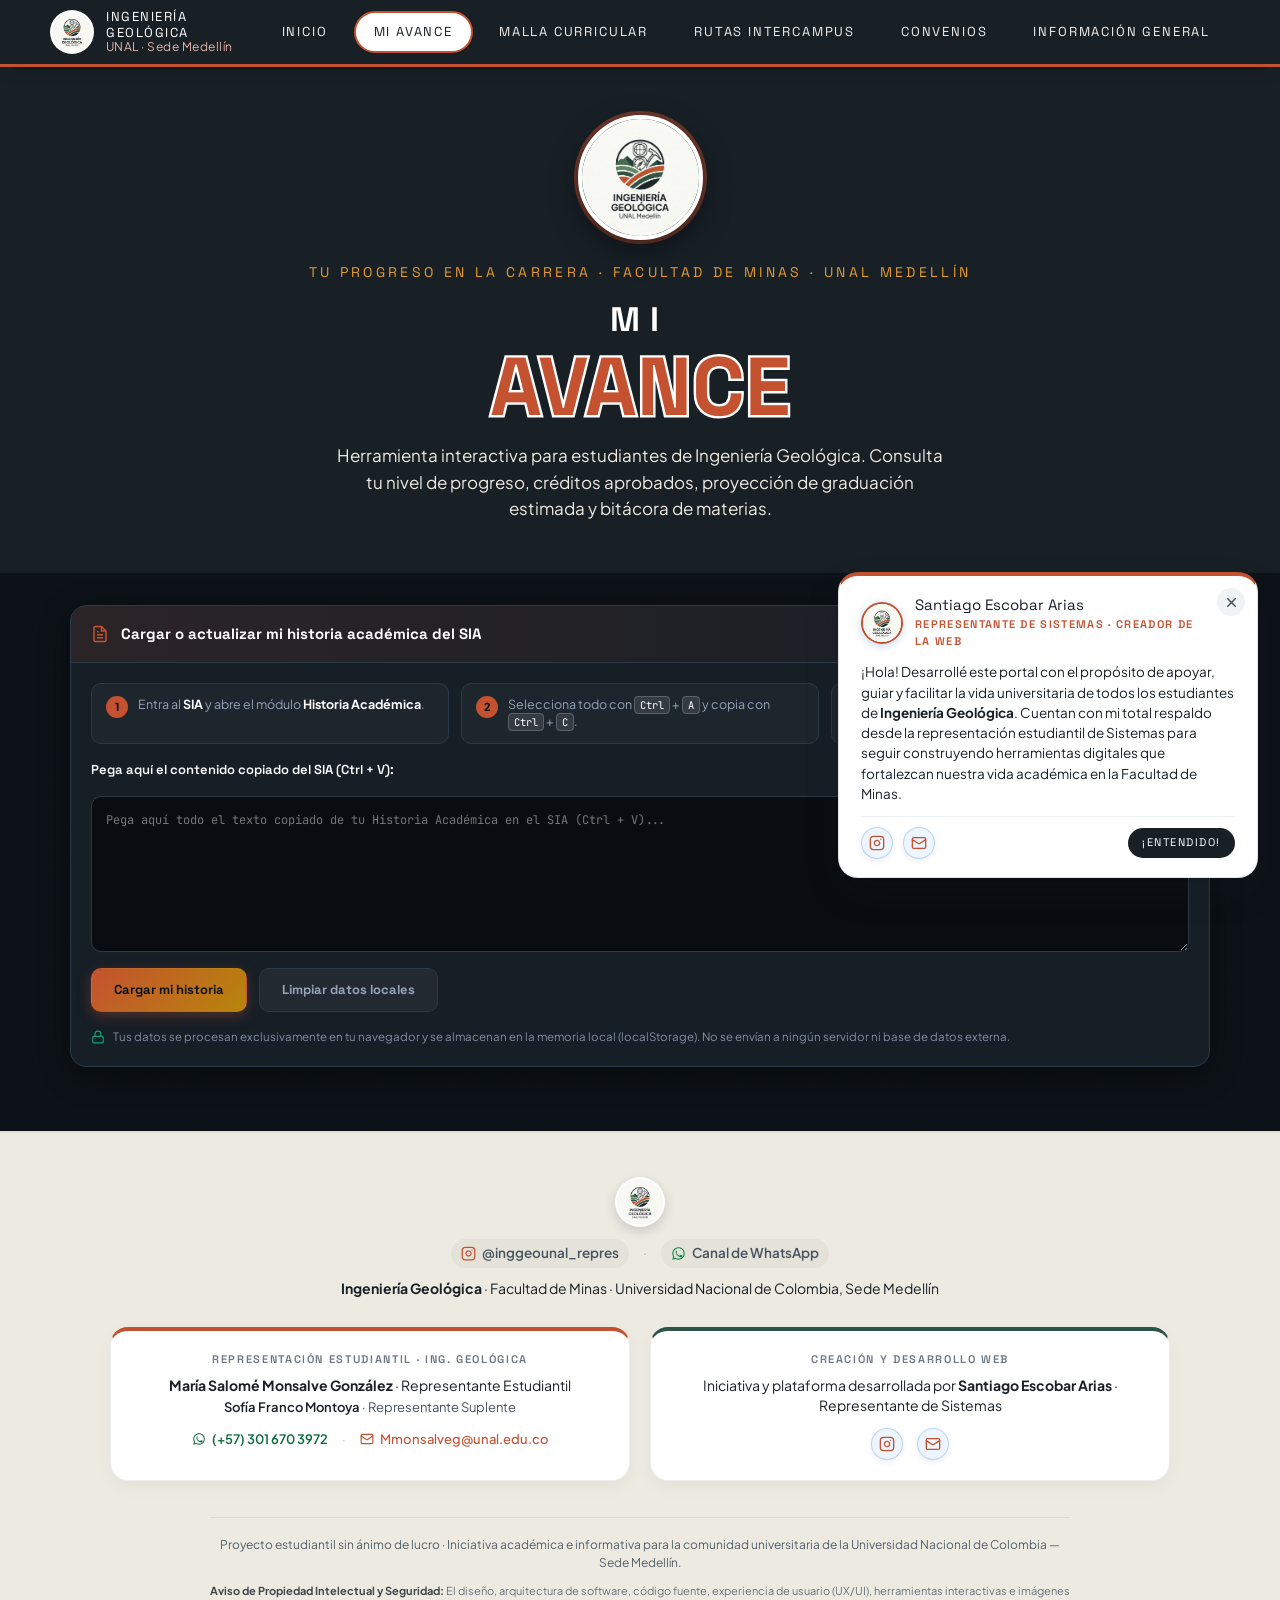
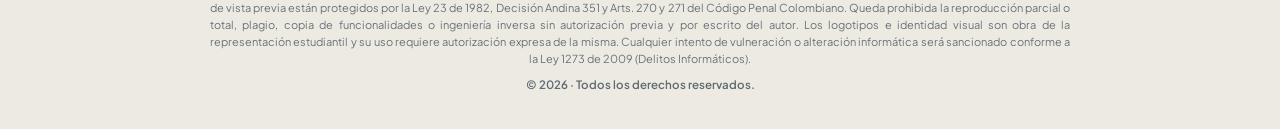
==== avance.html @ 0849466a "Integración mi avance" ====
<!doctype html>
<!-- ==============================================================================
   PORTAL WEB OFICIAL · INGENIERÍA GEOLÓGICA · FACULTAD DE MINAS · UNAL MEDELLÍN
   Módulo Mi Avance: panel de progreso, proyección de graduación y bitácora académica.
   Plan 3536 · 180 créditos exigidos · Todos los derechos reservados © 2026.
   ============================================================================== -->
<html lang="es">
<head>
  <meta charset="utf-8">
  <meta name="viewport" content="width=device-width, initial-scale=1">
  <title>Mi Avance · Ingeniería Geológica UNAL Medellín</title>
  <meta name="description" content="Consulta tu nivel en la carrera de Ingeniería Geológica, tu proyección de graduación, créditos aprobados y materias cursadas a partir de tu historia académica del SIA.">
  <link rel="icon" type="image/jpeg" href="img/logo-geologia.jpg">
  <link rel="preconnect" href="https://fonts.googleapis.com">
  <link rel="preconnect" href="https://fonts.gstatic.com" crossorigin>
  <link rel="stylesheet" href="https://fonts.googleapis.com/css2?family=Space+Grotesk:wght@500;600;700&family=Plus+Jakarta+Sans:ital,wght@0,400;0,500;0,600;0,700;0,800;1,400;1,600&family=JetBrains+Mono:wght@500;700&display=swap">
  <link rel="stylesheet" href="css/base.css">
  <link rel="stylesheet" href="css/avance.css">
</head>
<body data-pagina="avance">

  <div id="barra"></div>

  <!-- PORTADA -->
  <section class="portada portada--corta foto foto--panoramica">
    <div class="contenedor portada__contenido">
      <div class="portada__logo-wrap">
        <img class="portada__logo" src="img/logo-geologia.jpg" alt="Logo de Ingeniería Geológica · Facultad de Minas" width="115" height="115">
      </div>
      <p class="portada__lugar">Tu progreso en la carrera · Facultad de Minas · UNAL Medellín</p>
      <h1 class="portada__titulo">
        <span class="portada__antetitulo">Mi</span>
        <span class="letras-varsity">Avance</span>
      </h1>
      <p class="portada__texto">Herramienta interactiva para estudiantes de Ingeniería Geológica. Consulta tu nivel de progreso, créditos aprobados, proyección de graduación estimada y bitácora de materias.</p>
    </div>
  </section>

  <main>
    <section class="seccion avance" aria-label="Mi avance en la carrera">
      <div class="contenedor avance__contenedor">

        <!-- ENTRADA: CARGAR / ACTUALIZAR HISTORIA ACADÉMICA -->
        <details class="entrada" id="entrada" open>
          <summary class="entrada__resumen">
            <span class="entrada__resumen-icono" aria-hidden="true">
              <svg viewBox="0 0 24 24" fill="none" stroke="currentColor" stroke-width="2" width="18" height="18"><path d="M14 2H6a2 2 0 0 0-2 2v16a2 2 0 0 0 2 2h12a2 2 0 0 0 2-2V8z"/><polyline points="14 2 14 8 20 8"/><line x1="16" y1="13" x2="8" y2="13"/><line x1="16" y1="17" x2="8" y2="17"/><polyline points="10 9 9 9 8 9"/></svg>
            </span>
            <span class="entrada__resumen-texto">Cargar o actualizar mi historia académica del SIA</span>
            <span class="entrada__resumen-flecha" aria-hidden="true">▼</span>
          </summary>
          <div class="entrada__cuerpo">
            <ol class="entrada__pasos">
              <li><b>1</b><span>Entra al <strong>SIA</strong> y abre el módulo <strong>Historia Académica</strong>.</span></li>
              <li><b>2</b><span>Selecciona todo con <kbd>Ctrl</kbd> + <kbd>A</kbd> y copia con <kbd>Ctrl</kbd> + <kbd>C</kbd>.</span></li>
              <li><b>3</b><span>Pega aquí abajo y dale <strong>Cargar mi historia</strong>.</span></li>
            </ol>
            <label class="entrada__etiqueta" for="historia-texto">Pega aquí el contenido copiado del SIA (Ctrl + V):</label>
            <textarea id="historia-texto" class="entrada__texto" rows="7" spellcheck="false" placeholder="Pega aquí todo el texto copiado de tu Historia Académica en el SIA (Ctrl + V)..."></textarea>
            <p class="entrada__error" id="entrada-error" role="alert" hidden></p>
            <div class="entrada__acciones">
              <button type="button" class="boton-juego" id="btn-guardar">Cargar mi historia</button>
              <button type="button" class="boton-juego boton-juego--suave" id="btn-borrar">Limpiar datos locales</button>
            </div>
            <p class="entrada__privacidad">
              <svg viewBox="0 0 24 24" fill="none" stroke="currentColor" stroke-width="2" width="14" height="14" aria-hidden="true"><rect width="18" height="11" x="3" y="11" rx="2" ry="2"/><path d="M7 11V7a5 5 0 0 1 10 0v4"/></svg>
              <span>Tus datos se procesan exclusivamente en tu navegador y se almacenan en la memoria local (localStorage). No se envían a ningún servidor ni base de datos externa.</span>
            </p>
          </div>
        </details>

        <!-- PANTALLA DE JUEGO / AVANCE -->
        <div id="avance-juego" hidden></div>

      </div>
    </section>
  </main>

  <div id="pie"></div>

  <!-- SCRIPTS -->
  <script src="js/comun.js"></script>
  <script src="js/avance-lector.js"></script>
  <script src="js/avance.js"></script>
</body>
</html>
---- css/base.css ----
/* ==============================================================================
   PORTAL WEB OFICIAL · INGENIERÍA GEOLÓGICA · UNAL SEDE MEDELLÍN
   Arquitectura de software, interfaz y desarrollo web:
   Santiago Escobar Arias · Representante Estudiantil de Sistemas
   Facultad de Minas — Universidad Nacional de Colombia
   Firma digital de autoría: SEA-GEO-UNAL-2026-AUTH-9B4C
   ============================================================================== */


/* ---------- 1. Variables y base ---------- */

:root {
  /* Huella digital y autoría inmutable */
  --developer: "Santiago Escobar Arias";
  --developer-role: "Representante Estudiantil de Sistemas · Facultad de Minas";
  --developer-email: "saescobara@unal.edu.co";
  --developer-signature: "SEA-UNAL-MED-2026-FINGERPRINT-SHA256-9B4E7A";
  --platform-auth: "Santiago Escobar Arias - UNAL Medellin";

  /* Paleta "Estratos & Terreno" — Ingeniería Geológica UNAL Medellín */
  --bg-main: #F5F4F0;
  --text-primary: #182026;
  --brand-earth: #C45130;
  --brand-mineral: #2B5346;
  --accent-cta: #E59A30;
  --surface-card: #FFFFFF;

  /* Estructura y Neutros */
  --basalto: #182026;
  --basalto-medio: #222b33;
  --papel: #F5F4F0;
  --tinta: #182026;
  --tinta-suave: #475460;
  --gris: #6b7785;
  --linea: #dedbd2;

  /* Identidad y Acentos */
  --terracota: #C45130;
  --terracota-oscuro: #9e3d20;
  --terracota-suave: #fdf2ed;
  --olivino: #2B5346;
  --olivino-oscuro: #1d3b31;
  --ambar: #E59A30;
  --ambar-suave: #fef6eb;

  /* Aliases para compatibilidad con la base */
  --azul-marino: var(--basalto);
  --azul: var(--terracota);
  --azul-oscuro: var(--terracota-oscuro);
  --azul-brillante: var(--ambar);

  /* Colores de los componentes de la malla (del PDF del programa curricular) */
  --fundamentacion: #8E6BB8;
  --disciplinar: var(--olivino);
  --libre: var(--ambar);

  /* Tipografía oficial */
  --letra-titulo: 'Space Grotesk', sans-serif;
  --letra-universidad: 'Space Grotesk', sans-serif;
  --letra-texto: 'Plus Jakarta Sans', sans-serif;
  --letra-estrecha: 'Space Grotesk', sans-serif;
}

*, *::before, *::after { box-sizing: border-box; }
[hidden] { display: none !important; }

html { scroll-behavior: smooth; }

body {
  margin: 0;
  font-family: var(--letra-texto);
  line-height: 1.55;
  color: var(--tinta);
  background: url(../img/textura.svg), var(--papel);
}

/* Marca de agua criptográfica en CSS (invisible en pantalla pero presente en el árbol de estilos) */
body::after {
  content: var(--developer-signature);
  position: absolute !important;
  width: 0 !important;
  height: 0 !important;
  overflow: hidden !important;
  opacity: 0 !important;
  pointer-events: none !important;
  clip: rect(0, 0, 0, 0) !important;
  z-index: -9999 !important;
}

h1, h2, h3, h4, p { margin: 0; }
svg { display: block; }
button { font: inherit; color: inherit; cursor: pointer; }
a { color: var(--azul); }

.contenedor {
  width: min(1180px, 100% - 32px);
  margin-inline: auto;
}

.solo-lectores {
  position: absolute;
  width: 1px; height: 1px;
  overflow: hidden;
  clip-path: inset(50%);
  white-space: nowrap;
}

@keyframes aparecer {
  from { opacity: 0; transform: translateY(8px); }
  to { opacity: 1; transform: none; }
}


/* ---------- 2. Fondos con fotos de la Facultad de Minas ----------
   Uso: class="foto foto--entrada". La foto va en ::before y un velo azul en ::after. */

.foto {
  position: relative;
  isolation: isolate;
  overflow: hidden;
  background-color: var(--basalto);
}
.foto::before,
.foto::after {
  content: '';
  position: absolute;
  z-index: -1;
}
.foto::before {
  inset: -14px;
  background-size: cover;
  background-position: center;
  filter: blur(2px);
}
.foto::after {
  inset: 0;
  background: linear-gradient(rgba(24, 32, 38, .75), rgba(24, 32, 38, .90));
}
.foto--entrada::before {
  background-image: url(../img/la-mugrosa.jpg);
  background-position: center 42%;
  filter: none;
}
.foto--edificio::before {
  background-image: url(../img/la-mugrosa.jpg);
  background-position: center 42%;
  filter: none;
}
.foto--inicio::before {
  background-image: url(../img/hidrosogamoso.jpg);
  background-position: center 48%;
  filter: none;
}
.foto--inicio::after {
  background: linear-gradient(
    180deg,
    rgba(24, 32, 38, 0.45) 0%,
    rgba(24, 32, 38, 0.62) 48%,
    rgba(24, 32, 38, 0.88) 100%
  );
}
body[data-pagina="inicio"] .portada.foto::before {
  background-image: url(../img/hidrosogamoso.jpg);
  background-position: center 48%;
  filter: none;
}
body[data-pagina="inicio"] .portada.foto::after {
  background: linear-gradient(
    180deg,
    rgba(24, 32, 38, 0.48) 0%,
    rgba(24, 32, 38, 0.65) 48%,
    rgba(24, 32, 38, 0.88) 100%
  );
}


/* ---------- 3. Barra superior y navegación ---------- */

.barra {
  position: sticky;
  top: 0;
  z-index: 20;
  background: var(--basalto);
  border-bottom: 3px solid var(--terracota);
  box-shadow: 0 6px 18px -10px rgba(0, 0, 0, .6);
}
.barra__contenido {
  display: flex;
  align-items: center;
  justify-content: space-between;
  gap: 16px;
  min-height: 64px;
}
.barra__marca {
  display: flex;
  align-items: center;
  gap: 12px;
  color: #fff;
  text-decoration: none;
}
.barra__escudo { width: 44px; height: 44px; flex: none; display: flex; align-items: center; justify-content: center; }
.barra__escudo-img {
  width: 44px;
  height: 44px;
  border-radius: 50%;
  object-fit: cover;
  border: 2px solid rgba(255, 255, 255, .85);
  background: #fff;
  display: block;
}
.barra__texto {
  display: flex;
  flex-direction: column;
  font-family: var(--letra-universidad);
  font-size: 13px;
  line-height: 1.2;
  letter-spacing: .12em;
  text-transform: uppercase;
}
.barra__texto small {
  font-family: var(--letra-texto);
  font-size: 12px;
  letter-spacing: .04em;
  text-transform: none;
  color: #e5b3a3;
}

.nav { display: flex; gap: 6px; }
.nav a {
  padding: 9px 18px;
  border-radius: 999px;
  border: 2px solid transparent;
  font-family: var(--letra-universidad);
  font-size: 13px;
  letter-spacing: .14em;
  text-transform: uppercase;
  text-decoration: none;
  white-space: nowrap;
  color: #f2ede9;
  transition: background .15s, color .15s;
}
.nav a:hover { background: rgba(255, 255, 255, .15); color: #fff; }
.nav a[aria-current="page"] {
  background: #fff;
  color: var(--basalto);
  border-color: var(--terracota);
}
.nav a:focus-visible { outline: 3px solid var(--ambar); outline-offset: 2px; }

/* Botón menú móvil (oculto en pantallas grandes) */
.barra__boton-menu {
  display: none;
  align-items: center;
  gap: 8px;
  padding: 8px 14px;
  border-radius: 999px;
  border: 1.5px solid rgba(255, 255, 255, 0.35);
  background: rgba(255, 255, 255, 0.1);
  color: #fff;
  font-family: var(--letra-universidad);
  font-size: 12px;
  letter-spacing: .14em;
  text-transform: uppercase;
  transition: background .15s, border-color .15s, color .15s, transform .1s;
}
.barra__boton-menu:hover {
  background: rgba(255, 255, 255, 0.2);
  border-color: #fff;
}
.barra__boton-menu:active {
  transform: scale(0.97);
}
.barra__boton-menu:focus-visible {
  outline: 3px solid var(--ambar);
  outline-offset: 2px;
}
.barra__icono {
  width: 18px;
  height: 18px;
  display: flex;
  align-items: center;
  justify-content: center;
}
.barra__icono svg {
  width: 18px;
  height: 18px;
}
.barra__icono--cerrar {
  display: none;
}

/* Estado abierto en la barra */
.barra.is-menu-abierto .barra__boton-menu {
  background: #fff;
  color: var(--basalto);
  border-color: var(--terracota);
}
.barra.is-menu-abierto .barra__icono--abrir {
  display: none;
}
.barra.is-menu-abierto .barra__icono--cerrar {
  display: flex;
}


/* ---------- 4. Portada ---------- */

.portada__contenido {
  display: flex;
  flex-direction: column;
  align-items: center;
  text-align: center;
  padding: 72px 0 80px;
}
.portada--corta .portada__contenido { padding: 48px 0 52px; }

.portada__lugar {
  font-family: var(--letra-universidad);
  font-size: 14px;
  letter-spacing: .24em;
  text-transform: uppercase;
  color: var(--ambar);
}
.portada__titulo { margin-top: 10px; }
.portada__antetitulo {
  display: block;
  font-family: var(--letra-universidad);
  font-size: clamp(20px, 3vw, 34px);
  letter-spacing: .3em;
  text-transform: uppercase;
  color: #fff;
}

/* Letras tipo uniforme universitario: relleno terracota, borde blanco y contorno basalto */
.letras-varsity {
  position: relative;
  display: inline-block;
  isolation: isolate;
  font-family: var(--letra-titulo);
  font-weight: 700;
  font-size: clamp(48px, 9.5vw, 118px);
  line-height: 1;
  text-transform: uppercase;
  color: var(--terracota);
  -webkit-text-stroke: .06em #fff;
  paint-order: stroke fill;
}
.portada--corta .letras-varsity { font-size: clamp(40px, 7vw, 82px); }
.letras-varsity--sub {
  display: block;
  margin-top: 10px;
  font-size: clamp(32px, 6.2vw, 76px);
  letter-spacing: .02em;
}
.letras-varsity::before {
  content: attr(data-texto);
  position: absolute;
  inset: 0;
  z-index: -1;
  -webkit-text-stroke: .15em var(--basalto);
  paint-order: stroke fill;
  filter: drop-shadow(0 .06em 0 rgba(0, 0, 0, .4));
}

.portada__logo-wrap {
  margin-bottom: 22px;
}
.portada__logo {
  width: 125px;
  height: 125px;
  border-radius: 50%;
  object-fit: cover;
  border: 4px solid #fff;
  box-shadow: 0 10px 30px rgba(0, 0, 0, .45), 0 0 0 4px rgba(196, 81, 48, .5);
  background: #fff;
  display: block;
  margin: 0 auto;
  transition: transform .25s ease;
}
.portada__logo:hover {
  transform: scale(1.05);
}

.portada__subtitulo {
  margin-top: 14px;
  font-family: var(--letra-titulo);
  font-size: clamp(24px, 4.2vw, 48px);
  letter-spacing: .05em;
  text-transform: uppercase;
  color: #fff;
}
.portada__texto {
  max-width: 620px;
  margin-top: 14px;
  font-size: 17px;
  color: #ede9e1;
}

.portada__cifras {
  display: flex;
  flex-wrap: wrap;
  justify-content: center;
  margin: 36px 0 0;
  padding: 0;
  list-style: none;
  border: 2px solid rgba(229, 154, 48, .4);
  border-radius: 24px;
  background: rgba(24, 32, 38, .75);
}
.portada__cifras li {
  display: flex;
  flex-direction: column;
  align-items: center;
  justify-content: center;
  min-width: 130px;
  padding: 12px 24px;
  font-family: var(--letra-universidad);
  font-size: 22px;
  line-height: 1.1;
  letter-spacing: .08em;
  text-transform: uppercase;
  color: #fff;
}
.portada__cifras li + li { border-left: 1px solid rgba(255, 255, 255, .25); }
.portada__cifras small {
  margin-top: 3px;
  font-family: var(--letra-texto);
  font-size: 12px;
  letter-spacing: .04em;
  text-transform: none;
  color: var(--ambar);
}

.portada__boton {
  display: inline-flex;
  align-items: center;
  gap: 12px;
  height: 56px;
  margin-top: 28px;
  padding: 0 26px 0 30px;
  border-radius: 999px;
  background: #fff;
  color: var(--basalto);
  font-family: var(--letra-universidad);
  font-size: 15px;
  letter-spacing: .16em;
  text-transform: uppercase;
  text-decoration: none;
  box-shadow: inset 0 0 0 4px #fff, inset 0 0 0 6px var(--terracota), 0 12px 26px -10px rgba(0, 0, 0, .6);
  transition: transform .15s;
}
.portada__boton:hover { transform: translateY(-2px); }
.portada__boton svg { width: 18px; height: 18px; color: var(--terracota); }

.portada__acciones {
  display: flex;
  flex-wrap: wrap;
  align-items: center;
  justify-content: center;
  gap: 16px;
  margin-top: 28px;
}
.portada__acciones .portada__boton {
  margin-top: 0;
}
.portada__boton--secundario {
  background: rgba(24, 32, 38, .85);
  color: #fff;
  box-shadow: inset 0 0 0 2px rgba(229, 154, 48, .5), 0 12px 26px -10px rgba(0, 0, 0, .5);
}
.portada__boton--secundario:hover {
  background: var(--terracota);
  box-shadow: inset 0 0 0 2px #fff, 0 14px 28px -10px rgba(0, 0, 0, .6);
}
.portada__boton--secundario svg {
  color: var(--ambar);
}


/* ---------- 5. Títulos de sección y mensajes ---------- */

.seccion { padding: 72px 0; }

.seccion-titulo {
  max-width: 680px;
  margin: 0 auto 40px;
  text-align: center;
}
.seccion-titulo__antetitulo {
  font-family: var(--letra-universidad);
  font-size: 13px;
  letter-spacing: .26em;
  text-transform: uppercase;
  color: var(--azul);
}
.seccion-titulo h2 {
  margin-top: 6px;
  font-family: var(--letra-titulo);
  font-weight: 700;
  font-size: clamp(32px, 5vw, 50px);
  line-height: 1.05;
  color: var(--terracota);
  -webkit-text-stroke: 4px #fff;
  paint-order: stroke fill;
  filter: drop-shadow(0 0 1px var(--basalto)) drop-shadow(0 2px 0 rgba(24, 32, 38, .2));
}
.seccion-titulo__intro { margin-top: 12px; font-size: 17px; color: var(--tinta-suave); }

.aviso {
  max-width: 560px;
  margin: 40px auto;
  padding: 22px 24px;
  border: 2px dashed var(--azul);
  border-radius: 18px;
  background: #fff;
  text-align: center;
  color: var(--tinta-suave);
}
.aviso strong { color: var(--azul-marino); }
.aviso code {
  padding: 2px 6px;
  border-radius: 6px;
  background: #eef3f9;
  font-size: 14px;
}

.cargando {
  padding: 48px 0;
  text-align: center;
  font-family: var(--letra-universidad);
  letter-spacing: .2em;
  text-transform: uppercase;
  font-size: 13px;
  color: var(--gris);
}


/* ---------- 6. Pie ---------- */

.pie {
  display: flex;
  flex-direction: column;
  align-items: center;
  gap: 22px;
  padding: 44px 20px 36px;
  text-align: center;
  font-size: 14px;
  color: var(--tinta-suave);
  border-top: 2px solid #dfdcd3;
  background: #edeae2;
}
.pie__marca {
  display: flex;
  flex-direction: column;
  align-items: center;
  gap: 10px;
}
.pie__programa {
  margin: 0;
  font-size: 14px;
  color: var(--basalto);
}
.pie__paneles {
  display: grid;
  grid-template-columns: repeat(auto-fit, minmax(320px, 1fr));
  gap: 20px;
  width: min(1060px, 100%);
  margin-top: 6px;
}
.pie__panel {
  display: flex;
  flex-direction: column;
  align-items: center;
  gap: 8px;
  padding: 20px 22px;
  border-radius: 18px;
  background: #ffffff;
  border: 1px solid rgba(24, 32, 38, 0.08);
  box-shadow: 0 6px 18px rgba(24, 32, 38, 0.04);
}
.pie__panel--repres {
  border-top: 4px solid var(--terracota);
}
.pie__panel--autor {
  border-top: 4px solid var(--olivino);
}
.pie__panel-tag {
  font-family: var(--letra-universidad);
  font-size: 11px;
  letter-spacing: .15em;
  text-transform: uppercase;
  color: var(--gris);
  font-weight: 600;
}
.pie__panel-titular {
  margin: 0;
  font-size: 14px;
  color: var(--basalto);
  line-height: 1.4;
}
.pie__panel-titular strong {
  color: var(--basalto);
  font-weight: 700;
}
.pie__repres-nombres {
  display: flex;
  flex-direction: column;
  gap: 3px;
  align-items: center;
  text-align: center;
}
.pie__panel-suplente {
  margin: 0;
  font-size: 13px;
  color: var(--tinta-suave);
  line-height: 1.35;
}
.pie__panel-suplente strong {
  color: var(--basalto);
  font-weight: 600;
}
.pie__escudo {
  display: flex;
  align-items: center;
  justify-content: center;
  width: 50px;
  height: 50px;
}
.pie__escudo-img {
  width: 50px;
  height: 50px;
  border-radius: 50%;
  object-fit: cover;
  border: 2px solid rgba(255, 255, 255, .85);
  background: #fff;
  display: block;
  box-shadow: 0 4px 12px rgba(0, 0, 0, .15);
  transition: transform .2s ease, filter .2s;
}
.pie__escudo:hover .pie__escudo-img {
  transform: scale(1.08);
}
.pie__redes-carrera {
  display: inline-flex;
  align-items: center;
  justify-content: center;
  gap: 8px 14px;
  flex-wrap: wrap;
  margin-top: 2px;
}
.pie__enlace-red {
  display: inline-flex;
  align-items: center;
  gap: 6px;
  font-weight: 600;
  color: var(--tinta-suave);
  text-decoration: none;
  font-size: 13.5px;
  padding: 4px 10px;
  border-radius: 999px;
  background: rgba(24, 32, 38, 0.04);
  transition: color .2s, background-color .2s;
}
.pie__enlace-red svg {
  width: 15px;
  height: 15px;
  color: var(--terracota);
  flex-shrink: 0;
}
.pie__enlace-red:hover {
  color: var(--terracota);
  background: rgba(196, 81, 48, 0.1);
}
.pie__enlace-red--wpp svg {
  color: #0d8448;
}
.pie__enlace-red--wpp:hover {
  color: #0d8448;
  background: rgba(13, 132, 72, 0.1);
}
.pie__redes-sep {
  color: var(--gris);
  opacity: 0.5;
  user-select: none;
}
  width: 48px;
  height: 48px;
  border-radius: 50%;
  object-fit: cover;
  border: 2px solid rgba(255, 255, 255, .75);
  background: #fff;
  display: block;
  box-shadow: 0 4px 12px rgba(0, 0, 0, .15);
  transition: transform .2s ease, filter .2s;
}
.pie__escudo:hover .pie__escudo-img {
  transform: scale(1.08);
}
.pie__contacto {
  display: inline-flex;
  align-items: center;
  flex-wrap: wrap;
  justify-content: center;
  gap: 8px 14px;
  font-size: 13px;
  margin-top: 4px;
}
.pie__contacto-link {
  display: inline-flex;
  align-items: center;
  gap: 6px;
  color: var(--azul);
  text-decoration: none;
  font-weight: 500;
  transition: color .15s;
}
.pie__contacto-link:hover {
  color: var(--azul-oscuro);
  text-decoration: underline;
}
.pie__contacto-link--wpp {
  color: #0b6b3a;
  font-weight: 600;
}
.pie__contacto-link--wpp:hover {
  color: #064e29;
}
.pie__contacto-link--drive {
  color: #1a73e8;
  font-weight: 600;
}
.pie__contacto-link--drive:hover {
  color: #1255af;
}
.pie__contacto-link--icono {
  display: inline-flex;
  align-items: center;
  justify-content: center;
  width: 32px;
  height: 32px;
  border-radius: 50%;
  background: #edf5fe;
  color: var(--azul);
  border: 1px solid rgba(22, 103, 194, 0.22);
  transition: all .2s ease;
  box-shadow: 0 2px 6px rgba(10, 44, 82, 0.08);
}
.pie__contacto-link--icono:hover {
  background: var(--azul);
  color: #ffffff;
  border-color: var(--azul);
  transform: translateY(-2px);
  text-decoration: none;
  box-shadow: 0 4px 10px rgba(22, 103, 194, 0.3);
}
.pie__contacto-link svg {
  flex-shrink: 0;
}
.pie__contacto-sep {
  color: #adb5bd;
}


/* ---------- 7. Mensaje flotante de bienvenida / Creador ---------- */

.toast-autor {
  position: fixed;
  bottom: 22px;
  right: 22px;
  z-index: 999;
  max-width: 420px;
  width: calc(100% - 36px);
  pointer-events: none;
  opacity: 0;
  transform: translateY(24px) scale(0.96);
  transition: opacity .3s cubic-bezier(0.16, 1, 0.3, 1), transform .3s cubic-bezier(0.16, 1, 0.3, 1);
}

.toast-autor.is-visible {
  pointer-events: auto;
  opacity: 1;
  transform: translateY(0) scale(1);
}

.toast-autor.is-hiding {
  opacity: 0;
  transform: translateY(16px) scale(0.95);
}

.toast-autor__tarjeta {
  position: relative;
  background: #ffffff;
  border-radius: 20px;
  border: 1px solid rgba(24, 32, 38, 0.12);
  border-top: 4px solid var(--azul);
  box-shadow: 0 16px 38px -8px rgba(24, 32, 38, 0.25), 0 4px 12px rgba(0, 0, 0, 0.05);
  padding: 20px 22px 18px;
  display: flex;
  flex-direction: column;
  gap: 12px;
}

.toast-autor__cerrar {
  position: absolute;
  top: 12px;
  right: 12px;
  width: 28px;
  height: 28px;
  border: none;
  border-radius: 50%;
  background: #f0f3f6;
  color: var(--tinta-suave);
  display: flex;
  align-items: center;
  justify-content: center;
  cursor: pointer;
  transition: background .15s, color .15s, transform .1s;
}

.toast-autor__cerrar:hover {
  background: #e2e8f0;
  color: var(--azul-marino);
  transform: scale(1.05);
}

.toast-autor__cabecera {
  display: flex;
  align-items: center;
  gap: 12px;
  padding-right: 28px;
}

.toast-autor__avatar {
  width: 42px;
  height: 42px;
  border-radius: 50%;
  border: 2px solid var(--azul);
  overflow: hidden;
  flex-shrink: 0;
  background: #fff;
  box-shadow: 0 2px 8px rgba(22, 103, 194, 0.25);
}

.toast-autor__avatar-img {
  width: 100%;
  height: 100%;
  object-fit: cover;
  display: block;
}

.toast-autor__titulos {
  display: flex;
  flex-direction: column;
  gap: 2px;
}

.toast-autor__nombre {
  font-family: var(--letra-titulo);
  font-size: 15px;
  font-weight: 400;
  color: var(--azul-marino);
  line-height: 1.2;
}

.toast-autor__cargo {
  font-family: var(--letra-universidad);
  font-size: 11px;
  letter-spacing: .12em;
  text-transform: uppercase;
  color: var(--azul);
  font-weight: 600;
}

.toast-autor__mensaje {
  font-size: 13.5px;
  line-height: 1.5;
  color: var(--tinta);
  margin: 0;
}

.toast-autor__mensaje strong {
  color: var(--azul-marino);
}

.toast-autor__pie {
  display: flex;
  align-items: center;
  justify-content: space-between;
  gap: 12px;
  padding-top: 10px;
  border-top: 1px solid #edf1f5;
  flex-wrap: wrap;
}

.toast-autor__redes {
  display: inline-flex;
  align-items: center;
  gap: 10px;
  flex-wrap: wrap;
}

.toast-autor__enlace {
  display: inline-flex;
  align-items: center;
  gap: 5px;
  font-size: 12px;
  font-weight: 600;
  color: var(--azul);
  text-decoration: none;
  background: #edf5fe;
  padding: 4px 10px;
  border-radius: 999px;
  transition: background .15s, color .15s;
}

.toast-autor__enlace:hover {
  background: var(--azul);
  color: #fff;
}

.toast-autor__enlace--wpp {
  background: #e7f9ee;
  color: #0b6b3a;
  border: 1px solid #b3eccb;
}

.toast-autor__enlace--wpp:hover {
  background: #25d366;
  border-color: #25d366;
  color: #fff;
}

.toast-autor__enlace--icono {
  width: 32px;
  height: 32px;
  padding: 0;
  display: inline-flex;
  align-items: center;
  justify-content: center;
  border-radius: 50%;
  border: 1px solid rgba(22, 103, 194, 0.22);
  box-shadow: 0 2px 6px rgba(10, 44, 82, 0.08);
  transition: all .2s ease;
}

.toast-autor__enlace--icono:hover {
  background: var(--azul);
  color: #fff;
  border-color: var(--azul);
  transform: translateY(-2px);
  box-shadow: 0 4px 10px rgba(22, 103, 194, 0.3);
}

.toast-autor__btn-ok {
  border: none;
  background: var(--azul-marino);
  color: #fff;
  font-family: var(--letra-universidad);
  font-size: 11px;
  letter-spacing: .14em;
  text-transform: uppercase;
  padding: 6px 14px;
  border-radius: 999px;
  cursor: pointer;
  transition: background .15s;
}

.toast-autor__btn-ok:hover {
  background: var(--azul);
}


/* ---------- Tablet y móvil ---------- */

@keyframes menuDesplegar {
  from {
    opacity: 0;
    transform: translateY(-8px);
  }
  to {
    opacity: 1;
    transform: translateY(0);
  }
}

/* En escritorios medianos ajustamos levemente los enlaces para que quepan holgados */
@media (min-width: 981px) and (max-width: 1120px) {
  .nav a {
    padding: 8px 12px;
    font-size: 12px;
  }
}

/* De 980px hacia abajo (tablets y móviles): Barra compacta con menú colapsable */
@media (max-width: 980px) {
  .barra__contenido {
    min-height: 58px;
    padding-block: 8px;
  }
  .barra__boton-menu {
    display: inline-flex;
    flex-shrink: 0;
  }
  .nav {
    display: none;
    position: absolute;
    top: 100%;
    left: 0;
    right: 0;
    background: var(--azul-marino);
    border-bottom: 3px solid var(--azul);
    box-shadow: 0 16px 30px -6px rgba(0, 0, 0, .65);
    padding: 16px;
    flex-direction: column;
    gap: 8px;
    max-height: calc(100vh - 65px);
    overflow-y: auto;
  }
  .barra.is-menu-abierto .nav {
    display: flex;
    animation: menuDesplegar .2s ease-out;
  }
  .nav a {
    width: 100%;
    padding: 12px 16px;
    border-radius: 12px;
    font-size: 13px;
    letter-spacing: .12em;
    text-align: center;
    border: 1px solid rgba(255, 255, 255, 0.15);
    background: rgba(255, 255, 255, 0.06);
  }
  .nav a:hover {
    background: rgba(255, 255, 255, 0.16);
    color: #fff;
  }
  .nav a[aria-current="page"] {
    background: #fff;
    color: var(--azul-marino);
    border: 2px solid var(--azul);
    font-weight: 600;
  }
}

@media (max-width: 720px) {
  .portada__contenido { padding: 48px 0 56px; }
  .portada__cifras li { min-width: 50%; }
  .portada__cifras li:nth-child(odd) { border-left: 0; }
  .portada__cifras li:nth-child(n + 3) { border-top: 1px solid rgba(255, 255, 255, .25); }
  .seccion { padding: 52px 0; }
}

@media (max-width: 480px) {
  .toast-autor {
    bottom: 12px;
    right: 12px;
    left: 12px;
    width: auto;
    max-width: none;
  }
  .toast-autor__tarjeta {
    padding: 16px 16px 14px;
  }
  .toast-autor__pie {
    flex-direction: column;
    align-items: stretch;
    gap: 10px;
  }
  .toast-autor__redes {
    justify-content: flex-start;
  }
  .toast-autor__btn-ok {
    text-align: center;
    padding: 8px 14px;
    width: 100%;
  }
  .barra__escudo,
  .barra__escudo-img {
    width: 38px;
    height: 38px;
  }
  .barra__texto {
    font-size: 11px;
    letter-spacing: .08em;
  }
  .barra__texto small {
    font-size: 10px;
  }
  .barra__boton-menu {
    padding: 7px 11px;
    font-size: 11px;
  }
}

@media (max-width: 360px) {
  .barra__marca {
    gap: 8px;
  }
  .barra__escudo,
  .barra__escudo-img {
    width: 32px;
    height: 32px;
  }
  .barra__texto {
    font-size: 10px;
  }
  .barra__boton-texto {
    display: none;
  }
  .barra__boton-menu {
    padding: 7px 9px;
  }
}

/* ---------- Pie legal y derechos de autor ---------- */


/* ---------- Aviso Legal y Propiedad Intelectual ---------- */
.pie__legal {
  display: flex;
  flex-direction: column;
  align-items: center;
  gap: 10px;
  max-width: 860px;
  margin: 14px auto 0;
  padding-top: 18px;
  border-top: 1px solid var(--linea, rgba(0, 0, 0, 0.12));
  text-align: center;
}

.pie__legal-texto {
  font-family: var(--letra-texto, sans-serif);
  font-size: 12px;
  color: var(--tinta-suave, #555555);
  line-height: 1.5;
  margin: 0;
  opacity: 0.92;
}

.pie__legal-aviso {
  font-family: var(--letra-texto, sans-serif);
  font-size: 11px;
  color: var(--tinta-suave, #666666);
  line-height: 1.55;
  margin: 0;
  opacity: 0.8;
  text-align: justify;
  text-align-last: center;
}

.pie__legal-aviso strong {
  color: var(--tinta, #222222);
}

.pie__copyright {
  font-family: var(--letra-texto, sans-serif);
  font-size: 11.5px;
  font-weight: 600;
  color: var(--tinta-suave, #555555);
  line-height: 1.4;
  margin: 0;
  opacity: 0.85;
}
---- css/avance.css ----
/* ==============================================================================
   PORTAL WEB OFICIAL · INGENIERÍA GEOLÓGICA · UNAL SEDE MEDELLÍN
   ESTILOS DEL MÓDULO MI AVANCE
   Diseñado para alta legibilidad, estética geológica profunda (basalto, terracota, olivino y ámbar)
   y total respuesta responsiva en ordenadores, tablets y móviles.
   Todos los derechos reservados © 2026.
   ============================================================================== */

:root {
  --fondo-avance: #0d1318;
  --panel: #161e26;
  --panel-elevado: #1d2731;
  --panel-destacado: #24303c;
  --borde: #2c3a47;
  --borde-brillo: #3d4f61;
  --terracota: #C45130;
  --terracota-oscuro: #9e3d20;
  --terracota-suave: #fdf2ed;
  --terracota-brillo: #db613e;
  --olivino: #2B5346;
  --olivino-oscuro: #1d3b31;
  --olivino-suave: #3a6d5c;
  --ambar: #E59A30;
  --ambar-suave: #fef6eb;
  --ambar-brillo: #f5ab44;
  --fundamentacion: #8E6BB8;
  --disciplinar: #2B5346;
  --libre: #E59A30;
  --verde-catalizador: #10B981;
  --naranja-flama: #C45130;
  --azul-geologico: #182026;
  --azul-curso: #38BDF8;
  --suave: #94A3B8;
  --luz: #FFFFFF;

  /* Aliases de compatibilidad */
  --dorado-ambar: var(--terracota);
  --dorado-suave: var(--terracota-suave);
  --dorado-brillo: var(--terracota-brillo);
  --verde-minas: var(--olivino);
  --letra-titulo: 'Space Grotesk', sans-serif;
  --letra-texto: 'Plus Jakarta Sans', sans-serif;
  --letra-codigo: 'JetBrains Mono', monospace;
}

body[data-pagina="avance"] {
  background-color: var(--fondo-avance);
  color: #E2E8F0;
  min-height: 100vh;
}

.avance {
  padding: 32px 0 64px;
}

.avance__contenedor {
  max-width: 1200px;
  margin: 0 auto;
  padding-inline: 20px;
  display: flex;
  flex-direction: column;
  gap: 24px;
  box-sizing: border-box;
}

/* ---------- Formulario / Entrada de Historia Académica ---------- */
.entrada {
  background: var(--panel);
  border: 1px solid var(--borde);
  border-radius: 16px;
  overflow: hidden;
  box-shadow: 0 8px 30px rgba(0, 0, 0, 0.4);
  transition: border-color .2s ease;
}

.entrada:hover {
  border-color: var(--dorado-ambar);
}

.entrada__resumen {
  display: flex;
  align-items: center;
  gap: 12px;
  padding: 16px 20px;
  background: linear-gradient(90deg, rgba(196, 81, 48, 0.12), transparent);
  cursor: pointer;
  font-family: var(--letra-titulo);
  font-weight: 700;
  font-size: 15px;
  color: #fff;
  user-select: none;
  list-style: none;
}

.entrada__resumen::-webkit-details-marker {
  display: none;
}

.entrada__resumen-icono {
  color: var(--dorado-ambar);
  display: flex;
  align-items: center;
}

.entrada__resumen-texto {
  flex: 1;
}

.entrada__resumen-flecha {
  font-size: 11px;
  color: var(--suave);
  transition: transform .2s ease;
}

.entrada[open] .entrada__resumen-flecha {
  transform: rotate(180deg);
}

.entrada__cuerpo {
  padding: 20px;
  display: flex;
  flex-direction: column;
  gap: 16px;
  border-top: 1px solid var(--borde);
}

.entrada__pasos {
  display: grid;
  grid-template-columns: repeat(3, 1fr);
  gap: 12px;
  margin: 0;
  padding: 0;
  list-style: none;
}

.entrada__pasos li {
  background: rgba(255, 255, 255, 0.03);
  border: 1px solid var(--borde);
  border-radius: 10px;
  padding: 12px 14px;
  display: flex;
  align-items: flex-start;
  gap: 10px;
  font-size: 12.5px;
  color: var(--suave);
  line-height: 1.4;
}

.entrada__pasos b {
  display: inline-flex;
  align-items: center;
  justify-content: center;
  width: 22px;
  height: 22px;
  border-radius: 50%;
  background: var(--dorado-ambar);
  color: #0d1318;
  font-size: 11px;
  font-weight: 800;
  flex-shrink: 0;
}

.entrada__pasos strong {
  color: #fff;
}

.entrada__pasos kbd {
  background: rgba(255, 255, 255, 0.1);
  border: 1px solid rgba(255, 255, 255, 0.2);
  border-radius: 4px;
  padding: 1px 5px;
  font-size: 10.5px;
  font-family: var(--letra-codigo);
  color: #fff;
}

.entrada__etiqueta {
  font-family: var(--letra-titulo);
  font-size: 13px;
  font-weight: 600;
  color: #fff;
}

.entrada__texto {
  width: 100%;
  background: #090d11;
  border: 1.5px solid var(--borde);
  border-radius: 10px;
  padding: 14px;
  color: #F1F5F9;
  font-family: var(--letra-codigo);
  font-size: 12px;
  line-height: 1.5;
  resize: vertical;
  min-height: 130px;
  box-sizing: border-box;
  transition: border-color .2s ease;
}

.entrada__texto:focus {
  outline: none;
  border-color: var(--dorado-ambar);
  box-shadow: 0 0 0 3px rgba(196, 81, 48, 0.25);
}

.entrada__error {
  margin: 0;
  padding: 10px 14px;
  border-radius: 8px;
  background: rgba(239, 68, 68, 0.15);
  border: 1px solid rgba(239, 68, 68, 0.35);
  color: #FCA5A5;
  font-size: 12.5px;
}

.entrada__acciones {
  display: flex;
  gap: 12px;
  flex-wrap: wrap;
}

.boton-juego {
  display: inline-flex;
  align-items: center;
  justify-content: center;
  gap: 8px;
  padding: 11px 22px;
  border-radius: 10px;
  border: 1px solid transparent;
  background: linear-gradient(135deg, var(--dorado-ambar), #B8860B);
  color: #0d1318;
  font-family: var(--letra-titulo);
  font-size: 13px;
  font-weight: 700;
  cursor: pointer;
  transition: all .2s ease;
  box-shadow: 0 4px 14px rgba(196, 81, 48, 0.35);
}

.boton-juego:hover {
  filter: brightness(1.1);
  transform: translateY(-1px);
}

.boton-juego--suave {
  background: rgba(255, 255, 255, 0.05);
  border-color: var(--borde);
  color: var(--suave);
  box-shadow: none;
}

.boton-juego--suave:hover {
  background: rgba(255, 255, 255, 0.09);
  color: #fff;
  border-color: rgba(255, 255, 255, 0.3);
}

.boton-juego--mini {
  padding: 6px 14px;
  font-size: 11.5px;
  border-radius: 6px;
}

.entrada__privacidad {
  margin: 0;
  display: flex;
  align-items: center;
  gap: 8px;
  font-size: 11.5px;
  color: var(--suave);
  opacity: .85;
}

.entrada__privacidad svg {
  color: var(--verde-catalizador);
  flex-shrink: 0;
}

/* ---------- Aviso cuando el texto no contiene Ingeniería Geológica ---------- */
.aviso-juego {
  margin: 0 0 16px;
  padding: 12px 16px;
  background: rgba(245, 158, 11, 0.12);
  border: 1px dashed #F59E0B;
  border-radius: 10px;
  font-size: 12.5px;
  color: #FCD34D;
}

/* ---------- Tarjeta HUD del Jugador ---------- */
.jugador {
  background: var(--panel);
  border: 1px solid var(--borde);
  border-radius: 18px;
  padding: 24px;
  display: grid;
  grid-template-columns: auto 1fr auto;
  gap: 24px;
  align-items: center;
  box-shadow: 0 10px 32px rgba(0, 0, 0, 0.45);
  position: relative;
  overflow: hidden;
}

.jugador::before {
  content: '';
  position: absolute;
  top: 0;
  left: 0;
  right: 0;
  height: 3px;
  background: linear-gradient(90deg, var(--dorado-ambar), var(--verde-minas), var(--dorado-ambar));
}

.jugador__avatar {
  position: relative;
  width: 100px;
  height: 100px;
  display: grid;
  place-items: center;
  flex-shrink: 0;
}

.anillo {
  position: absolute;
  inset: 0;
  width: 100%;
  height: 100%;
  transform: rotate(-90deg);
}

.anillo__pista {
  fill: none;
  stroke: rgba(255, 255, 255, 0.08);
  stroke-width: 6;
}

.anillo__curso {
  fill: none;
  stroke: var(--naranja-flama);
  stroke-width: 6;
  stroke-dasharray: var(--len) calc(100 - var(--len));
  stroke-dashoffset: calc(-1 * var(--ini));
  stroke-linecap: round;
  transition: all 1s ease;
}

.anillo__valor {
  fill: none;
  stroke: var(--dorado-ambar);
  stroke-width: 6;
  stroke-dasharray: var(--pct) calc(100 - var(--pct));
  stroke-linecap: round;
  transition: stroke-dasharray 1s ease;
}

.jugador__escudo-wrap {
  width: 72px;
  height: 72px;
  border-radius: 50%;
  overflow: hidden;
  background: #070a0e;
  display: grid;
  place-items: center;
  border: 2px solid var(--borde);
}

.jugador__escudo {
  width: 80%;
  height: 80%;
  object-fit: contain;
}

.jugador__nivel {
  position: absolute;
  bottom: -6px;
  background: var(--dorado-ambar);
  color: #0d1318;
  font-family: var(--letra-titulo);
  font-weight: 800;
  font-size: 12px;
  padding: 2px 9px;
  border-radius: 999px;
  box-shadow: 0 2px 6px rgba(0, 0, 0, 0.4);
  display: inline-flex;
  align-items: center;
  gap: 3px;
  letter-spacing: .02em;
}

.jugador__nivel small {
  font-size: 8.5px;
  opacity: .85;
}

.jugador__datos {
  display: flex;
  flex-direction: column;
  gap: 4px;
  min-width: 0;
}

.jugador__fila-sup {
  display: flex;
  align-items: center;
  gap: 10px;
  flex-wrap: wrap;
}

.etiqueta-hud {
  margin: 0;
  font-family: var(--letra-titulo);
  font-size: 11px;
  letter-spacing: .12em;
  color: var(--dorado-ambar);
  font-weight: 800;
}

.jugador__ingles {
  font-family: var(--letra-titulo);
  font-size: 11px;
  font-weight: 700;
  padding: 2px 8px;
  border-radius: 999px;
}

.jugador__ingles--ok {
  background: rgba(16, 185, 129, 0.15);
  border: 1px solid rgba(16, 185, 129, 0.4);
  color: #34D399;
}

.jugador__ingles--pendiente {
  background: rgba(245, 158, 11, 0.15);
  border: 1px solid rgba(245, 158, 11, 0.4);
  color: #FBBF24;
}

.jugador__nombre-wrap {
  display: block;
}

.visualmente-oculto {
  position: absolute;
  width: 1px;
  height: 1px;
  padding: 0;
  margin: -1px;
  overflow: hidden;
  clip: rect(0, 0, 0, 0);
  border: 0;
}

.jugador__nombre {
  background: transparent;
  border: 0;
  border-bottom: 1.5px dashed rgba(255, 255, 255, 0.2);
  color: #fff;
  font-family: var(--letra-titulo);
  font-size: 24px;
  font-weight: 800;
  padding: 2px 0;
  width: 100%;
  max-width: 480px;
  box-sizing: border-box;
  transition: border-color .2s ease;
}

.jugador__nombre:focus {
  outline: none;
  border-bottom-color: var(--dorado-ambar);
}

.jugador__rango {
  margin: 0;
  font-size: 13.5px;
  color: var(--dorado-suave);
  font-weight: 600;
}

.jugador__programa {
  margin: 0;
  font-size: 12px;
  color: var(--suave);
}

/* XP / Barra de Avance */
.xp {
  margin-top: 8px;
  display: flex;
  flex-direction: column;
  gap: 5px;
}

.xp__barra {
  position: relative;
  height: 10px;
  background: rgba(255, 255, 255, 0.08);
  border-radius: 999px;
  overflow: hidden;
}

.xp__relleno {
  position: absolute;
  top: 0;
  left: 0;
  bottom: 0;
  width: var(--ancho);
  background: linear-gradient(90deg, #B8860B, var(--dorado-ambar), var(--verde-catalizador));
  border-radius: 999px;
  transition: width 1s ease;
}

.xp__curso {
  position: absolute;
  top: 0;
  left: var(--inicio);
  bottom: 0;
  width: var(--ancho);
  background: repeating-linear-gradient(45deg, var(--naranja-flama), var(--naranja-flama) 6px, #cf5320 6px, #cf5320 12px);
  opacity: .85;
}

.xp__texto {
  display: flex;
  justify-content: space-between;
  font-family: var(--letra-titulo);
  font-size: 12px;
  color: var(--suave);
}

.xp__texto b {
  color: #fff;
}

.xp__siguiente {
  margin: 0;
  font-size: 11px;
  color: var(--suave);
  opacity: .85;
}

.xp__siguiente b {
  color: var(--dorado-ambar);
}

.jugador__acciones {
  display: flex;
  align-items: center;
  justify-content: flex-end;
}

.btn-juego {
  display: inline-flex;
  align-items: center;
  gap: 6px;
  padding: 8px 16px;
  border-radius: 8px;
  border: 1px solid var(--borde);
  background: rgba(255, 255, 255, 0.04);
  color: var(--suave);
  font-family: var(--letra-titulo);
  font-size: 12px;
  font-weight: 600;
  cursor: pointer;
  transition: all .15s ease;
  white-space: nowrap;
}

.btn-juego:hover {
  background: rgba(255, 255, 255, 0.1);
  color: #fff;
  border-color: var(--dorado-ambar);
}

/* ---------- Cuadrícula de Estadísticas ---------- */
.estadisticas {
  display: grid;
  grid-template-columns: repeat(6, minmax(0, 1fr));
  gap: 12px;
  margin: 0;
  padding: 0;
  list-style: none;
  width: 100%;
  box-sizing: border-box;
}

.estadistica {
  background: var(--panel);
  border: 1px solid var(--borde);
  border-radius: 14px;
  padding: 14px 16px;
  display: flex;
  flex-direction: column;
  gap: 4px;
  box-shadow: 0 4px 16px rgba(0, 0, 0, 0.3);
}

.estadistica__valor {
  font-family: var(--letra-titulo);
  font-size: 26px;
  font-weight: 800;
  color: #fff;
  line-height: 1.1;
  display: flex;
  align-items: baseline;
  gap: 2px;
}

.estadistica__valor small {
  font-size: 14px;
  color: var(--suave);
  font-weight: 600;
}

.estadistica__etiqueta {
  font-size: 12px;
  color: var(--suave);
}

.estadistica--terracota .estadistica__valor { color: var(--terracota); }
.estadistica--ambar .estadistica__valor { color: var(--ambar); }
.estadistica--olivino .estadistica__valor { color: var(--olivino); }
.estadistica--dorado .estadistica__valor { color: var(--terracota); }
.estadistica--verde .estadistica__valor { color: var(--verde-catalizador); }
.estadistica--naranja .estadistica__valor { color: var(--naranja-flama); }

/* ---------- Panel Graduación y Meta ---------- */
.meta {
  background: var(--panel);
  border: 1px solid var(--borde);
  border-radius: 16px;
  padding: 24px;
  display: grid;
  grid-template-columns: 1fr 1fr;
  gap: 20px 32px;
  align-items: center;
  box-shadow: 0 6px 24px rgba(0, 0, 0, 0.35);
}

.panel__cabecera {
  grid-column: 1 / -1;
  margin: 0;
}

.panel__titulo {
  margin: 0;
  font-family: var(--letra-titulo);
  font-size: 13px;
  font-weight: 700;
  letter-spacing: .08em;
  text-transform: uppercase;
  color: var(--dorado-ambar);
}

.meta__valor {
  margin: 0;
  font-family: var(--letra-titulo);
  font-size: 42px;
  font-weight: 800;
  color: #fff;
  line-height: 1;
}

.meta__valor--listo {
  color: var(--verde-catalizador);
  font-size: 26px;
}

.meta__texto {
  margin: 0;
  font-size: 13.5px;
  color: #CBD5E1;
  line-height: 1.5;
}

.meta__texto b {
  color: #fff;
}

.meta__ritmo {
  display: flex;
  flex-direction: column;
  gap: 8px;
  font-size: 12.5px;
  color: var(--suave);
}

.meta__ritmo input[type="range"] {
  accent-color: var(--dorado-ambar);
  cursor: pointer;
}

.meta__ritmo-escala {
  display: flex;
  justify-content: space-between;
  font-size: 10.5px;
  color: var(--suave);
}

.meta__aviso {
  grid-column: 1 / -1;
  margin: 0;
  font-size: 11.5px;
  color: var(--suave);
  opacity: .8;
}

/* ---------- Pestañas de Juego (Ruta, Misiones, Bitácora) ---------- */
.pestanas-juego {
  display: flex;
  gap: 8px;
  position: relative;
  border-bottom: 1px solid var(--borde);
  padding-bottom: 2px;
  margin-top: 8px;
}

.pestana-juego {
  background: transparent;
  border: 0;
  color: var(--suave);
  font-family: var(--letra-titulo);
  font-size: 14px;
  font-weight: 700;
  padding: 10px 20px;
  cursor: pointer;
  border-radius: 8px 8px 0 0;
  transition: all .2s ease;
}

.pestana-juego:hover {
  color: #fff;
  background: rgba(255, 255, 255, 0.03);
}

.pestana-juego.is-activa {
  color: var(--dorado-ambar);
  background: rgba(196, 81, 48, 0.08);
}

.pestanas-juego__indicador {
  position: absolute;
  bottom: -1px;
  left: 0;
  height: 2.5px;
  background: var(--dorado-ambar);
  border-radius: 999px;
  transform: translateX(var(--x, 0));
  width: var(--w, 0);
  transition: transform .25s ease, width .25s ease;
}

.pestana-panel {
  display: flex;
  flex-direction: column;
  gap: 20px;
}

.pestana-panel.entra {
  animation: fadeInPanel .25s ease;
}

@keyframes fadeInPanel {
  from { opacity: 0; transform: translateY(6px); }
  to { opacity: 1; transform: none; }
}

/* ---------- Pestaña 1: Mapa Semestral ---------- */
.mapa {
  background: var(--panel);
  border: 1px solid var(--borde);
  border-radius: 16px;
  padding: 24px;
  display: flex;
  flex-direction: column;
  gap: 16px;
}

.mapa__scroll {
  overflow-x: auto;
  padding-bottom: 12px;
}

.mapa__lista {
  display: grid;
  grid-template-columns: repeat(var(--columnas), minmax(68px, 1fr));
  gap: 14px;
  margin: 0;
  padding: 20px 0 0;
  list-style: none;
  align-items: flex-end;
  min-height: 220px;
}

.mapa__col {
  display: flex;
  flex-direction: column;
  align-items: center;
  gap: 6px;
  height: 100%;
  justify-content: flex-end;
}

.mapa__cr {
  font-family: var(--letra-codigo);
  font-size: 11px;
  color: var(--suave);
}

.mapa__barra {
  width: 32px;
  height: 140px;
  background: rgba(255, 255, 255, 0.04);
  border: 1px solid var(--borde);
  border-radius: 8px;
  overflow: hidden;
  display: flex;
  flex-direction: column-reverse;
  position: relative;
}

.mapa__col--curso .mapa__barra {
  border: 1.5px dashed var(--naranja-flama);
  background: rgba(230, 126, 34, 0.08);
}

.mapa__col--proyectado .mapa__barra {
  border: 1.5px dashed var(--borde-brillo);
}

.mapa__tramo--ok {
  width: 100%;
  background: linear-gradient(180deg, var(--verde-catalizador), var(--verde-minas));
  border-radius: 4px;
  transition: height .8s ease;
}

.mapa__col--curso .mapa__tramo--ok {
  background: linear-gradient(180deg, #F59E0B, var(--naranja-flama));
}

.mapa__col--proyectado .mapa__tramo--ok {
  background: linear-gradient(180deg, #3B82F6, #1E3A8A);
  opacity: .75;
}

.mapa__tramo--mal {
  width: 100%;
  background: linear-gradient(180deg, #EF4444, #991B1B);
}

.mapa__periodo {
  font-family: var(--letra-titulo);
  font-size: 11.5px;
  font-weight: 700;
  color: #fff;
  white-space: nowrap;
}

.mapa__marca {
  font-size: 11px;
  color: var(--suave);
}

.mapa__col--hecho .mapa__marca { color: var(--verde-catalizador); }
.mapa__col--curso .mapa__marca { color: var(--naranja-flama); }

.mapa__leyenda {
  display: flex;
  gap: 16px;
  margin: 0;
  padding: 0;
  list-style: none;
  font-size: 12px;
  color: var(--suave);
  flex-wrap: wrap;
}

.mapa__leyenda li {
  display: flex;
  align-items: center;
  gap: 6px;
}

.mapa__leyenda i {
  width: 12px;
  height: 12px;
  border-radius: 3px;
  display: inline-block;
}

.l-ok { background: var(--verde-catalizador); }
.l-mal { background: #EF4444; }
.l-curso { background: var(--naranja-flama); }
.l-proy { background: #3B82F6; }

/* ---------- Pestaña 2: Misiones por Componente ---------- */
.misiones {
  background: var(--panel);
  border: 1px solid var(--borde);
  border-radius: 16px;
  padding: 24px;
  display: flex;
  flex-direction: column;
  gap: 16px;
}

.misiones__lista {
  display: flex;
  flex-direction: column;
  gap: 12px;
  margin: 0;
  padding: 0;
  list-style: none;
}

.mision {
  background: rgba(255, 255, 255, 0.02);
  border: 1px solid var(--borde);
  border-left: 4px solid var(--color, var(--dorado-ambar));
  border-radius: 10px;
  padding: 14px 18px;
  display: flex;
  flex-direction: column;
  gap: 8px;
}

.mision__cabecera {
  display: flex;
  justify-content: space-between;
  align-items: center;
  gap: 12px;
}

.mision__nombre {
  font-family: var(--letra-titulo);
  font-size: 14px;
  font-weight: 700;
  color: #fff;
}

.mision__estado {
  font-family: var(--letra-titulo);
  font-size: 11px;
  font-weight: 800;
  color: var(--dorado-ambar);
}

.mision__estado--lista {
  color: var(--verde-catalizador);
}

.mision__barra {
  position: relative;
  height: 7px;
  background: rgba(255, 255, 255, 0.08);
  border-radius: 999px;
  overflow: hidden;
}

.mision__relleno {
  position: absolute;
  top: 0;
  left: 0;
  bottom: 0;
  width: var(--ancho);
  background: var(--color, var(--dorado-ambar));
  border-radius: 999px;
  transition: width .8s ease;
}

.mision__curso {
  position: absolute;
  top: 0;
  left: var(--inicio);
  bottom: 0;
  width: var(--ancho);
  background: var(--naranja-flama);
  opacity: .85;
}

.mision__detalle {
  margin: 0;
  font-size: 11.5px;
  color: var(--suave);
}

.mision__detalle b {
  color: #fff;
}

/* ---------- Pestaña 3: Bitácora Académica ---------- */
.historial {
  background: var(--panel);
  border: 1px solid var(--borde);
  border-radius: 16px;
  padding: 20px;
  box-shadow: 0 4px 20px rgba(0, 0, 0, 0.3);
}

.panel__titulo--resumen {
  cursor: pointer;
  user-select: none;
}

.historial__vacio {
  margin: 16px 0 0;
  font-size: 13px;
  color: var(--suave);
}

.historial__tabla-wrap {
  margin-top: 16px;
  overflow-x: auto;
}

.historial__tabla {
  width: 100%;
  border-collapse: collapse;
  font-size: 12.5px;
}

.historial__tabla th {
  text-align: left;
  padding: 10px 12px;
  font-family: var(--letra-titulo);
  font-size: 11px;
  font-weight: 700;
  text-transform: uppercase;
  letter-spacing: .08em;
  color: var(--suave);
  border-bottom: 1px solid var(--borde);
}

.historial__tabla td {
  padding: 10px 12px;
  border-bottom: 1px solid rgba(255, 255, 255, 0.04);
  color: #CBD5E1;
}

.historial__tabla tr:last-child td {
  border-bottom: 0;
}

.historial__tabla tr.es-mala td {
  background: rgba(239, 68, 68, 0.05);
}

.historial__tabla strong {
  display: block;
  color: #fff;
}

.historial__tabla small {
  font-family: var(--letra-codigo);
  font-size: 11px;
  color: var(--suave);
}

.etiqueta-tipologia {
  font-size: 10.5px;
  padding: 2px 7px;
  border-radius: 4px;
  background: rgba(255, 255, 255, 0.06);
  border: 1px solid var(--borde);
  color: var(--suave);
  white-space: nowrap;
}

.nota-valor {
  font-family: var(--letra-titulo);
  font-weight: 800;
  color: #fff;
  margin-right: 6px;
}

.nota-estado {
  font-size: 10px;
  font-weight: 700;
  padding: 2px 6px;
  border-radius: 4px;
  text-transform: uppercase;
}

.nota-estado--aprobada {
  background: rgba(16, 185, 129, 0.15);
  color: #34D399;
}

.nota-estado--reprobada {
  background: rgba(239, 68, 68, 0.15);
  color: #F87171;
}

/* ==============================================================================
   RESPONSIVIDAD AVANZADA (PC, TABLETS Y SMARTPHONES)
   ============================================================================== */

@media (max-width: 992px) {
  .estadisticas {
    grid-template-columns: repeat(3, minmax(0, 1fr));
  }
}

@media (max-width: 768px) {
  .avance {
    padding: 20px 0 48px;
  }

  .entrada__pasos {
    grid-template-columns: 1fr;
    gap: 8px;
  }

  /* HUD Móvil: compacto 2 columnas */
  .jugador {
    grid-template-columns: auto 1fr;
    padding: 16px 14px;
    gap: 14px;
  }

  .jugador__avatar {
    width: 76px;
    height: 76px;
    margin: 0;
  }

  .jugador__escudo-wrap {
    width: 54px;
    height: 54px;
  }

  .jugador__nivel {
    padding: 2px 7px;
    bottom: -5px;
  }

  .jugador__nivel small { font-size: 8px; }
  .jugador__nivel b { font-size: 11.5px; }

  .jugador__datos {
    min-width: 0;
    width: 100%;
  }

  .jugador__fila-sup {
    justify-content: flex-start;
    gap: 8px;
  }

  .jugador__nombre {
    font-size: 18px;
    text-align: left;
    margin: 0;
    max-width: 100%;
  }

  .jugador__rango {
    justify-content: flex-start;
    font-size: 13px;
    flex-wrap: wrap;
  }

  .jugador__programa {
    font-size: 11px;
  }

  .xp__texto {
    font-size: 11px;
  }

  .xp__siguiente {
    font-size: 11px;
  }

  .jugador__acciones {
    grid-column: 1 / -1;
    display: flex;
    justify-content: center;
    width: 100%;
    padding-top: 10px;
    border-top: 1px dashed var(--borde);
  }

  .jugador__acciones .btn-juego {
    width: 100%;
    justify-content: center;
  }

  /* Estadísticas en móvil: 2 columnas balanceadas */
  .estadisticas {
    grid-template-columns: repeat(2, minmax(0, 1fr));
    gap: 10px;
  }

  .estadistica {
    padding: 12px 14px;
  }

  .estadistica__valor {
    font-size: 22px;
  }

  .estadistica__etiqueta {
    font-size: 11px;
  }

  /* Meta en móvil: 1 columna vertical fluida */
  .meta {
    grid-template-columns: 1fr;
    padding: 18px 16px;
    gap: 10px;
  }

  .meta__valor, .meta__texto, .meta__ritmo, .meta .boton-juego {
    grid-column: 1;
    grid-row: auto;
  }

  .meta__valor {
    font-size: 32px;
    margin: 0;
  }

  .meta__ritmo {
    max-width: 100%;
  }

  /* Pestañas */
  .pestana-juego {
    padding: 10px 16px;
    font-size: 13px;
  }

  /* Misiones */
  .mision {
    padding: 14px 16px;
  }

  .mision__cabecera {
    flex-direction: column;
    align-items: flex-start;
    gap: 4px;
  }
}

/* Teléfonos estándar y compactos (<= 480px) */
@media (max-width: 480px) {
  .avance__contenedor {
    padding-inline: 10px;
  }

  .jugador {
    padding: 14px 12px;
    gap: 12px;
  }

  .jugador__avatar {
    width: 66px;
    height: 66px;
  }

  .jugador__escudo-wrap {
    width: 46px;
    height: 46px;
  }

  .jugador__nombre {
    font-size: 16px;
  }

  .estadisticas {
    grid-template-columns: repeat(2, minmax(0, 1fr));
    gap: 8px;
  }

  .estadistica {
    padding: 10px 10px;
  }

  .estadistica__valor {
    font-size: 19px;
  }

  .estadistica__etiqueta {
    font-size: 10.5px;
  }

  .meta__valor {
    font-size: 26px;
  }
}

/* Teléfonos ultra compactos (<= 360px) */
@media (max-width: 360px) {
  .estadisticas {
    grid-template-columns: 1fr;
  }
}
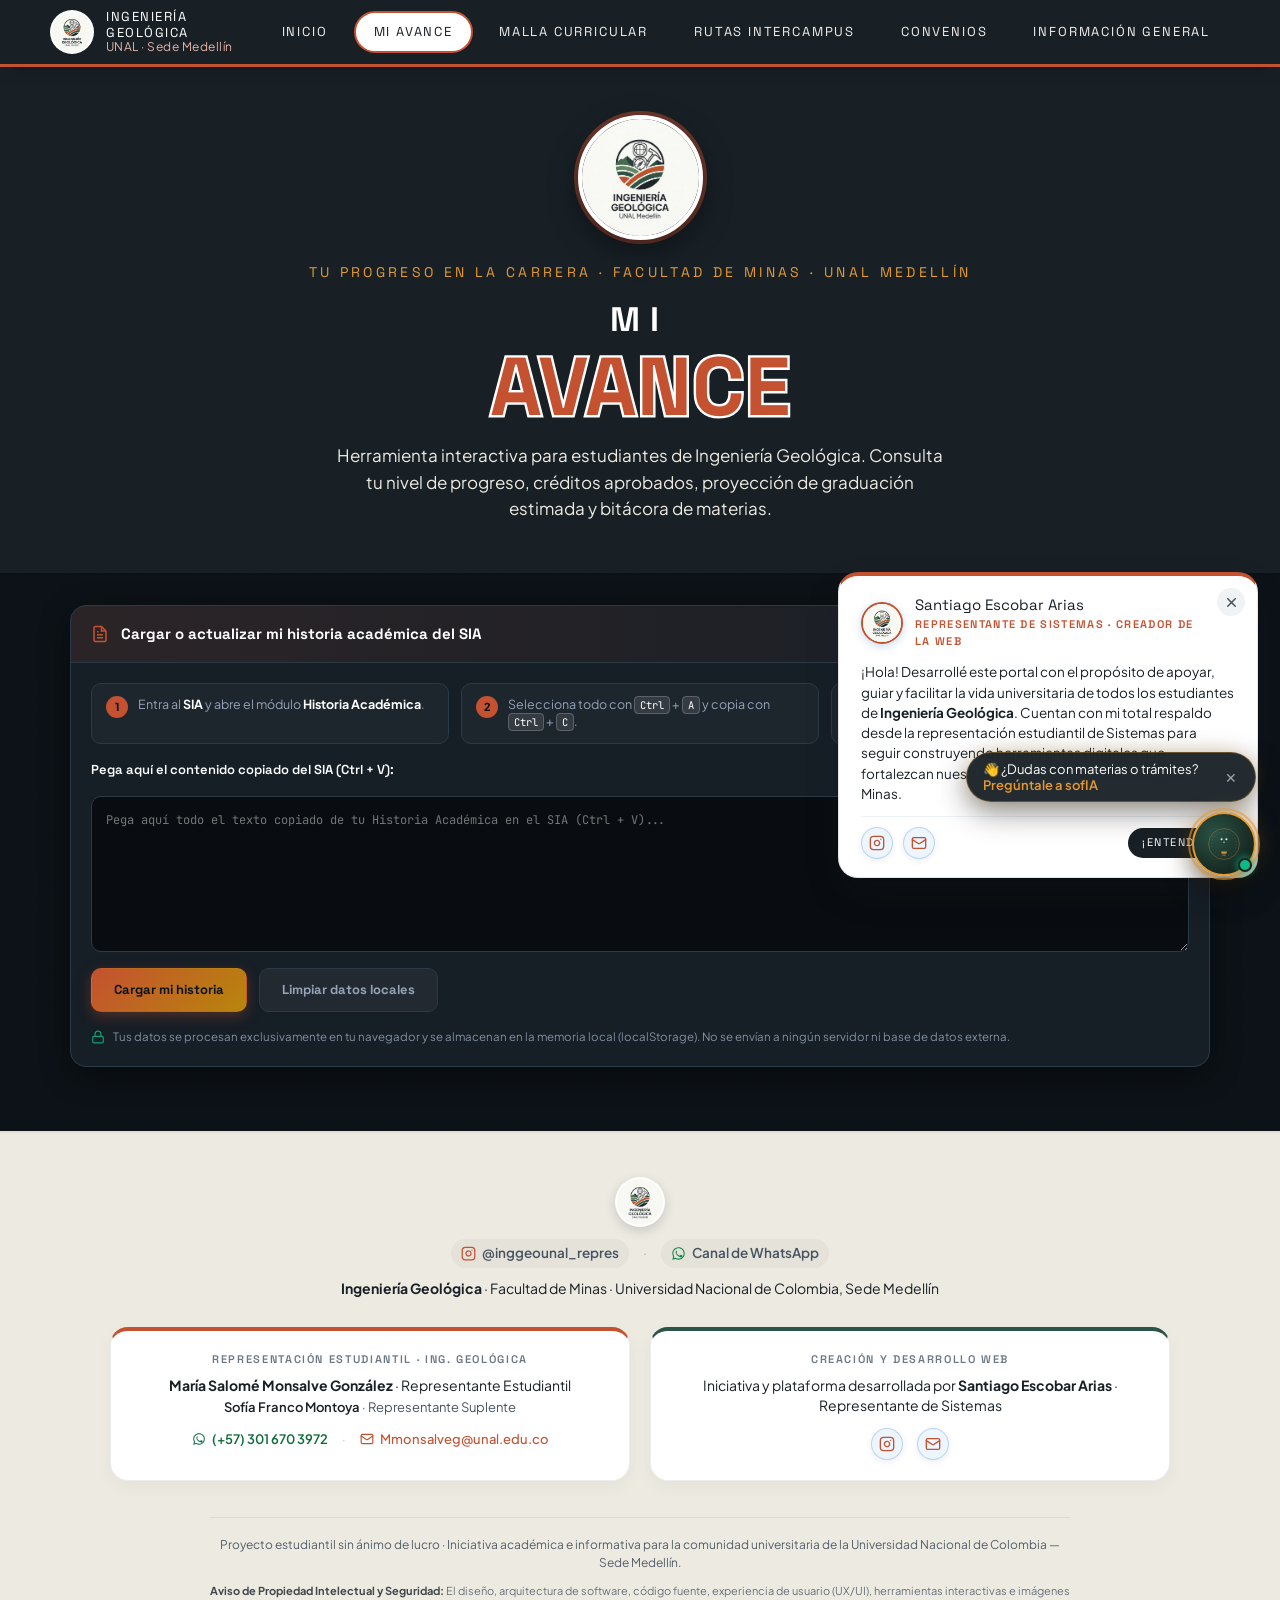
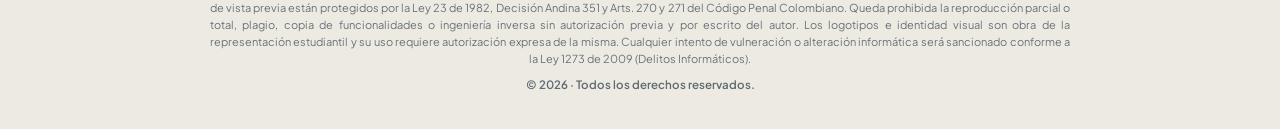
==== commit f604dbf8: "integrar sofia" ====
--- a/avance.html
+++ b/avance.html
@@ -16,6 +16,8 @@
   <link rel="stylesheet" href="https://fonts.googleapis.com/css2?family=Space+Grotesk:wght@500;600;700&family=Plus+Jakarta+Sans:ital,wght@0,400;0,500;0,600;0,700;0,800;1,400;1,600&family=JetBrains+Mono:wght@500;700&display=swap">
   <link rel="stylesheet" href="css/base.css">
   <link rel="stylesheet" href="css/avance.css">
+  <link rel="stylesheet" href="css/sofia.css">
+  <script src="js/sofia.js" defer></script>
 </head>
 <body data-pagina="avance">
 
--- a/css/sofia.css
+++ b/css/sofia.css
@@ -0,0 +1,679 @@
+/* ==============================================================================
+   PORTAL WEB OFICIAL · INGENIERÍA GEOLÓGICA · UNAL SEDE MEDELLÍN
+   Arquitectura de software, maquetación y desarrollo integral por:
+   Santiago Escobar Arias · Representante Estudiantil de Sistemas e Informática
+   Canales Oficiales e Información de Ingeniería Geológica:
+   Facultad de Minas — Universidad Nacional de Colombia, Sede Medellín
+   ============================================================================== */
+
+/* ---------- sofIA: Asistente Virtual Inteligente de Geológica UNAL ---------- */
+
+:root {
+  --sofia-mineral-principal: #2B5346;
+  --sofia-mineral-oscuro: #182c25;
+  --sofia-terracota-tierra: #C45130;
+  --sofia-ambar-acento: #E59A30;
+  --sofia-ambar-brillante: #F5B041;
+  --sofia-basalto-profundo: #182026;
+  --sofia-amatista-suave: #8E6BB8;
+  --sofia-fondo-tarjeta: rgba(18, 24, 30, 0.96);
+  --sofia-fondo-chat: rgba(14, 19, 24, 0.94);
+  --sofia-borde: rgba(229, 154, 48, 0.35);
+  --sofia-brillo: rgba(229, 154, 48, 0.22);
+  --sofia-texto: #FFFFFF;
+  --sofia-texto-suave: #D1D5DB;
+  --sofia-sombra: 0 20px 50px rgba(0, 0, 0, 0.75);
+}
+
+/* ==========================================================================
+   1. BOTÓN FLOTANTE (TRIGGER)
+   ========================================================================== */
+
+.sofia-flotante-wrap {
+  position: fixed;
+  bottom: 24px;
+  right: 24px;
+  z-index: 999;
+  display: flex;
+  flex-direction: column;
+  align-items: flex-end;
+  gap: 10px;
+  pointer-events: none;
+}
+
+.sofia-flotante-wrap > * {
+  pointer-events: auto;
+}
+
+/* Tooltip / Globo de bienvenida inicial */
+.sofia-globo-bienvenida {
+  display: flex;
+  align-items: center;
+  gap: 10px;
+  background: rgba(24, 32, 38, 0.95);
+  border: 1px solid var(--sofia-borde);
+  backdrop-filter: blur(12px);
+  padding: 8px 14px 8px 16px;
+  border-radius: 999px;
+  box-shadow: 0 10px 30px rgba(0, 0, 0, 0.45), 0 0 16px var(--sofia-brillo);
+  color: var(--sofia-texto);
+  font-family: var(--letra-texto, 'Plus Jakarta Sans', sans-serif);
+  font-size: 13px;
+  line-height: 1.25;
+  cursor: pointer;
+  animation: sofiaGloboEntrar 0.4s cubic-bezier(0.16, 1, 0.3, 1);
+  transition: transform 0.2s, background 0.2s;
+  max-width: 290px;
+}
+
+.sofia-globo-bienvenida:hover {
+  transform: translateY(-2px);
+  background: rgba(35, 46, 55, 0.98);
+}
+
+.sofia-globo-texto strong {
+  color: var(--sofia-ambar-acento);
+  font-weight: 600;
+}
+
+.sofia-globo-cerrar {
+  background: none;
+  border: none;
+  color: var(--sofia-texto-suave);
+  cursor: pointer;
+  padding: 2px 4px;
+  font-size: 14px;
+  line-height: 1;
+  opacity: 0.7;
+  transition: opacity 0.2s, color 0.2s;
+}
+
+.sofia-globo-cerrar:hover {
+  opacity: 1;
+  color: #ffffff;
+}
+
+/* Botón principal circular */
+.sofia-boton {
+  position: relative;
+  width: 64px;
+  height: 64px;
+  border-radius: 50%;
+  border: 2px solid var(--sofia-ambar-acento);
+  background: radial-gradient(circle at 35% 35%, #2B5346 0%, #182c25 65%, #12181d 100%);
+  color: #ffffff;
+  cursor: pointer;
+  padding: 0;
+  display: flex;
+  align-items: center;
+  justify-content: center;
+  box-shadow: 0 12px 28px rgba(0, 0, 0, 0.55), 0 0 24px rgba(229, 154, 48, 0.3);
+  transition: transform 0.25s cubic-bezier(0.34, 1.56, 0.64, 1), box-shadow 0.25s ease;
+  overflow: visible;
+}
+
+.sofia-boton:hover {
+  transform: scale(1.08);
+  box-shadow: 0 16px 36px rgba(0, 0, 0, 0.65), 0 0 32px rgba(229, 154, 48, 0.5);
+  border-color: var(--sofia-ambar-brillante);
+}
+
+.sofia-boton:active {
+  transform: scale(0.96);
+}
+
+/* Halo radar pulsante */
+.sofia-boton__halo {
+  position: absolute;
+  inset: -6px;
+  border-radius: 50%;
+  border: 2px solid var(--sofia-ambar-acento);
+  opacity: 0.6;
+  animation: sofiaRadarHalo 2.6s cubic-bezier(0.25, 0.46, 0.45, 0.94) infinite;
+  pointer-events: none;
+}
+
+/* Indicador de estado en línea */
+.sofia-boton__badge {
+  position: absolute;
+  bottom: 2px;
+  right: 2px;
+  width: 14px;
+  height: 14px;
+  border-radius: 50%;
+  background: #10B981;
+  border: 2.5px solid #182026;
+  box-shadow: 0 0 8px #10B981;
+}
+
+/* Avatar SVG dentro del botón */
+.sofia-avatar-svg {
+  width: 44px;
+  height: 44px;
+  display: block;
+  filter: drop-shadow(0 2px 6px rgba(0, 0, 0, 0.5));
+  transition: transform 0.3s ease;
+}
+
+.sofia-boton:hover .sofia-avatar-svg {
+  transform: scale(1.05);
+}
+
+/* ==========================================================================
+   2. VENTANA DE CHAT (MODAL INTERACTIVO)
+   ========================================================================== */
+
+.sofia-ventana {
+  position: fixed;
+  bottom: 98px;
+  right: 24px;
+  width: 410px;
+  max-width: calc(100vw - 32px);
+  height: min(640px, calc(100vh - 120px));
+  background: var(--sofia-fondo-tarjeta);
+  border: 1.5px solid var(--sofia-borde);
+  border-radius: 22px;
+  box-shadow: var(--sofia-sombra), 0 0 30px rgba(229, 154, 48, 0.15);
+  backdrop-filter: blur(20px);
+  -webkit-backdrop-filter: blur(20px);
+  z-index: 1000;
+  display: flex;
+  flex-direction: column;
+  overflow: hidden;
+  font-family: var(--letra-texto, 'Plus Jakarta Sans', sans-serif);
+  transform-origin: bottom right;
+  opacity: 0;
+  visibility: hidden;
+  transform: scale(0.7) translateY(40px);
+  transition: opacity 0.28s cubic-bezier(0.16, 1, 0.3, 1),
+              transform 0.28s cubic-bezier(0.16, 1, 0.3, 1),
+              visibility 0.28s;
+  pointer-events: none;
+}
+
+.sofia-ventana.is-abierta {
+  opacity: 1;
+  visibility: visible;
+  transform: scale(1) translateY(0);
+  pointer-events: auto;
+}
+
+/* Encabezado */
+.sofia-cabecera {
+  display: flex;
+  align-items: center;
+  justify-content: space-between;
+  padding: 14px 18px;
+  background: linear-gradient(135deg, rgba(24, 32, 38, 0.95), rgba(43, 83, 70, 0.92));
+  border-bottom: 1px solid var(--sofia-borde);
+  gap: 12px;
+}
+
+.sofia-cabecera__identidad {
+  display: flex;
+  align-items: center;
+  gap: 12px;
+  min-width: 0;
+}
+
+.sofia-cabecera__avatar-wrap {
+  position: relative;
+  width: 42px;
+  height: 42px;
+  border-radius: 50%;
+  border: 1.5px solid var(--sofia-ambar-acento);
+  background: radial-gradient(circle at 35% 35%, #2B5346, #182026);
+  display: flex;
+  align-items: center;
+  justify-content: center;
+  flex-shrink: 0;
+  box-shadow: 0 0 12px rgba(229, 154, 48, 0.35);
+}
+
+.sofia-cabecera__avatar-wrap .sofia-avatar-svg {
+  width: 32px;
+  height: 32px;
+}
+
+.sofia-cabecera__datos {
+  display: flex;
+  flex-direction: column;
+  min-width: 0;
+}
+
+.sofia-cabecera__nombre-wrap {
+  display: flex;
+  align-items: center;
+  gap: 6px;
+}
+
+.sofia-cabecera__nombre {
+  font-family: var(--letra-titulos, 'Outfit', sans-serif);
+  font-weight: 800;
+  font-size: 17px;
+  color: #ffffff;
+  letter-spacing: -0.3px;
+  margin: 0;
+}
+
+.sofia-cabecera__tag {
+  font-size: 10px;
+  font-weight: 700;
+  padding: 1px 6px;
+  border-radius: 4px;
+  background: rgba(229, 154, 48, 0.22);
+  border: 1px solid rgba(229, 154, 48, 0.45);
+  color: var(--sofia-ambar-acento);
+  text-transform: uppercase;
+  letter-spacing: 0.5px;
+}
+
+.sofia-cabecera__estado {
+  display: flex;
+  align-items: center;
+  gap: 5px;
+  font-size: 11.5px;
+  color: var(--sofia-texto-suave);
+  margin-top: 1px;
+}
+
+.sofia-cabecera__punto-estado {
+  width: 7px;
+  height: 7px;
+  border-radius: 50%;
+  background: #10B981;
+  box-shadow: 0 0 6px #10B981;
+}
+
+.sofia-cabecera__acciones {
+  display: flex;
+  align-items: center;
+  gap: 4px;
+}
+
+.sofia-btn-icono {
+  background: none;
+  border: none;
+  width: 32px;
+  height: 32px;
+  border-radius: 8px;
+  color: var(--sofia-texto-suave);
+  cursor: pointer;
+  display: flex;
+  align-items: center;
+  justify-content: center;
+  transition: background 0.2s, color 0.2s, transform 0.15s;
+}
+
+.sofia-btn-icono:hover {
+  background: rgba(229, 154, 48, 0.15);
+  color: #ffffff;
+  transform: scale(1.05);
+}
+
+.sofia-btn-icono:active {
+  transform: scale(0.95);
+}
+
+/* ==========================================================================
+   3. CUERPO DE MENSAJES (CONVERSACIÓN)
+   ========================================================================== */
+
+.sofia-mensajes {
+  flex: 1;
+  overflow-y: auto;
+  padding: 16px;
+  display: flex;
+  flex-direction: column;
+  gap: 14px;
+  background: var(--sofia-fondo-chat);
+  scrollbar-width: thin;
+  scrollbar-color: rgba(229, 154, 48, 0.3) transparent;
+}
+
+.sofia-mensajes::-webkit-scrollbar {
+  width: 6px;
+}
+
+.sofia-mensajes::-webkit-scrollbar-thumb {
+  background: rgba(229, 154, 48, 0.3);
+  border-radius: 4px;
+}
+
+.sofia-mensajes::-webkit-scrollbar-track {
+  background: transparent;
+}
+
+/* Filas de mensaje */
+.sofia-mensaje-fila {
+  display: flex;
+  gap: 10px;
+  max-width: 90%;
+  animation: sofiaMensajeAparecer 0.25s ease-out;
+}
+
+.sofia-mensaje-fila--bot {
+  align-self: flex-start;
+}
+
+.sofia-mensaje-fila--usuario {
+  align-self: flex-end;
+  flex-direction: row-reverse;
+}
+
+.sofia-mensaje-avatar {
+  width: 28px;
+  height: 28px;
+  border-radius: 50%;
+  border: 1px solid var(--sofia-ambar-acento);
+  background: #182026;
+  display: flex;
+  align-items: center;
+  justify-content: center;
+  flex-shrink: 0;
+  margin-top: 2px;
+  box-shadow: 0 2px 6px rgba(0, 0, 0, 0.3);
+}
+
+.sofia-mensaje-avatar .sofia-avatar-svg {
+  width: 20px;
+  height: 20px;
+}
+
+/* Burbujas de mensaje con alto contraste garantizado */
+.sofia-burbuja {
+  padding: 11px 14px;
+  border-radius: 14px;
+  font-size: 13.5px;
+  line-height: 1.5;
+  color: #ffffff !important;
+  word-break: break-word;
+}
+
+.sofia-mensaje-fila--bot .sofia-burbuja {
+  background: rgba(35, 52, 46, 0.95);
+  border: 1px solid rgba(229, 154, 48, 0.35);
+  border-top-left-radius: 4px;
+  box-shadow: 0 4px 14px rgba(0, 0, 0, 0.3);
+}
+
+.sofia-mensaje-fila--usuario .sofia-burbuja {
+  background: linear-gradient(135deg, #182026 0%, #2B5346 100%);
+  border: 1px solid rgba(229, 154, 48, 0.45);
+  color: #ffffff !important;
+  border-top-right-radius: 4px;
+  box-shadow: 0 4px 14px rgba(0, 0, 0, 0.35);
+}
+
+/* Formato dentro de la burbuja */
+.sofia-burbuja p {
+  margin: 0 0 8px 0;
+  color: #ffffff !important;
+}
+
+.sofia-burbuja p:last-child {
+  margin-bottom: 0;
+}
+
+.sofia-burbuja ul, .sofia-burbuja ol {
+  margin: 6px 0 8px 0;
+  padding-left: 18px;
+}
+
+.sofia-burbuja li {
+  margin-bottom: 4px;
+  color: #ffffff !important;
+}
+
+.sofia-burbuja strong {
+  color: var(--sofia-ambar-acento) !important;
+  font-weight: 600;
+}
+
+.sofia-burbuja a {
+  color: var(--sofia-ambar-brillante);
+  text-decoration: underline;
+  text-underline-offset: 2px;
+  font-weight: 500;
+  transition: color 0.15s;
+}
+
+.sofia-burbuja a:hover {
+  color: #ffffff;
+}
+
+.sofia-burbuja code {
+  background: rgba(0, 0, 0, 0.4);
+  border: 1px solid rgba(229, 154, 48, 0.3);
+  padding: 1px 5px;
+  border-radius: 4px;
+  font-family: var(--letra-mono, monospace);
+  font-size: 12px;
+  color: var(--sofia-ambar-brillante);
+}
+
+.sofia-burbuja h3 {
+  font-size: 14px;
+  font-weight: 700;
+  color: #ffffff;
+  margin: 0 0 6px 0;
+}
+
+/* Sugerencias / Chips de acción rápida */
+.sofia-chips-contenedor {
+  display: flex;
+  flex-wrap: wrap;
+  gap: 6px;
+  margin-top: 10px;
+}
+
+.sofia-chip {
+  background: rgba(24, 32, 38, 0.75);
+  border: 1px solid rgba(229, 154, 48, 0.35);
+  color: var(--sofia-ambar-acento) !important;
+  padding: 6px 11px;
+  border-radius: 999px;
+  font-size: 12px;
+  font-weight: 500;
+  cursor: pointer;
+  transition: all 0.2s ease;
+  font-family: var(--letra-texto, 'Plus Jakarta Sans', sans-serif);
+  line-height: 1.2;
+}
+
+.sofia-chip:hover {
+  background: rgba(229, 154, 48, 0.2);
+  border-color: var(--sofia-ambar-acento);
+  color: #ffffff !important;
+  transform: translateY(-1px);
+}
+
+.sofia-chip:active {
+  transform: translateY(0);
+}
+
+/* Indicador de escritura "sofIA está pensando…" */
+.sofia-escribiendo {
+  display: flex;
+  align-items: center;
+  gap: 4px;
+  padding: 8px 12px;
+}
+
+.sofia-escribiendo-punto {
+  width: 6px;
+  height: 6px;
+  border-radius: 50%;
+  background: var(--sofia-ambar-acento);
+  opacity: 0.4;
+  animation: sofiaPuntoOnda 1.4s infinite ease-in-out both;
+}
+
+.sofia-escribiendo-punto:nth-child(1) { animation-delay: -0.32s; }
+.sofia-escribiendo-punto:nth-child(2) { animation-delay: -0.16s; }
+
+/* ==========================================================================
+   4. FORMULARIO DE ENTRADA
+   ========================================================================== */
+
+.sofia-formulario {
+  display: flex;
+  align-items: center;
+  gap: 8px;
+  padding: 12px 14px;
+  background: rgba(24, 32, 38, 0.95);
+  border-top: 1px solid var(--sofia-borde);
+}
+
+.sofia-input {
+  flex: 1;
+  background: rgba(14, 19, 24, 0.85);
+  border: 1px solid rgba(229, 154, 48, 0.3);
+  border-radius: 12px;
+  padding: 10px 14px;
+  font-family: var(--letra-texto, 'Plus Jakarta Sans', sans-serif);
+  font-size: 13.5px;
+  color: #ffffff;
+  outline: none;
+  transition: border-color 0.2s, box-shadow 0.2s;
+}
+
+.sofia-input:focus {
+  border-color: var(--sofia-ambar-acento);
+  box-shadow: 0 0 10px rgba(229, 154, 48, 0.25);
+}
+
+.sofia-input::placeholder {
+  color: rgba(209, 213, 219, 0.5);
+}
+
+.sofia-btn-enviar {
+  width: 40px;
+  height: 40px;
+  border-radius: 10px;
+  border: 1px solid var(--sofia-ambar-acento);
+  background: linear-gradient(135deg, #E59A30 0%, #C45130 100%);
+  color: #ffffff;
+  cursor: pointer;
+  display: flex;
+  align-items: center;
+  justify-content: center;
+  flex-shrink: 0;
+  box-shadow: 0 4px 12px rgba(229, 154, 48, 0.3);
+  transition: transform 0.2s, box-shadow 0.2s, filter 0.2s;
+}
+
+.sofia-btn-enviar:hover {
+  transform: scale(1.06);
+  filter: brightness(1.1);
+  box-shadow: 0 6px 16px rgba(229, 154, 48, 0.45);
+}
+
+.sofia-btn-enviar:active {
+  transform: scale(0.95);
+}
+
+.sofia-btn-enviar svg {
+  width: 18px;
+  height: 18px;
+  display: block;
+}
+
+/* Pie legal diminuto */
+.sofia-pie-aviso {
+  padding: 6px 14px 8px;
+  text-align: center;
+  font-size: 10.5px;
+  color: rgba(209, 213, 219, 0.55);
+  background: rgba(24, 32, 38, 0.95);
+  border-top: none;
+  line-height: 1.2;
+}
+
+/* ==========================================================================
+   5. ANIMACIONES
+   ========================================================================== */
+
+@keyframes sofiaRadarHalo {
+  0% {
+    transform: scale(0.95);
+    opacity: 0.8;
+  }
+  50% {
+    transform: scale(1.28);
+    opacity: 0.2;
+  }
+  100% {
+    transform: scale(1.5);
+    opacity: 0;
+  }
+}
+
+@keyframes sofiaGloboEntrar {
+  from {
+    opacity: 0;
+    transform: translateY(8px) scale(0.95);
+  }
+  to {
+    opacity: 1;
+    transform: translateY(0) scale(1);
+  }
+}
+
+@keyframes sofiaMensajeAparecer {
+  from {
+    opacity: 0;
+    transform: translateY(6px);
+  }
+  to {
+    opacity: 1;
+    transform: translateY(0);
+  }
+}
+
+@keyframes sofiaPuntoOnda {
+  0%, 80%, 100% {
+    transform: scale(0.6);
+    opacity: 0.3;
+  }
+  40% {
+    transform: scale(1.1);
+    opacity: 1;
+  }
+}
+
+/* ==========================================================================
+   6. RESPONSIVE (MÓVILES)
+   ========================================================================== */
+
+@media (max-width: 640px) {
+  .sofia-flotante-wrap {
+    bottom: 16px;
+    right: 16px;
+  }
+
+  .sofia-ventana {
+    bottom: 84px;
+    right: 12px;
+    left: 12px;
+    width: auto;
+    height: 520px;
+    max-height: calc(100vh - 100px);
+    border-radius: 18px;
+  }
+
+  .sofia-boton {
+    width: 58px;
+    height: 58px;
+  }
+
+  .sofia-avatar-svg {
+    width: 40px;
+    height: 40px;
+  }
+
+  .sofia-globo-bienvenida {
+    max-width: calc(100vw - 110px);
+    font-size: 12px;
+  }
+}
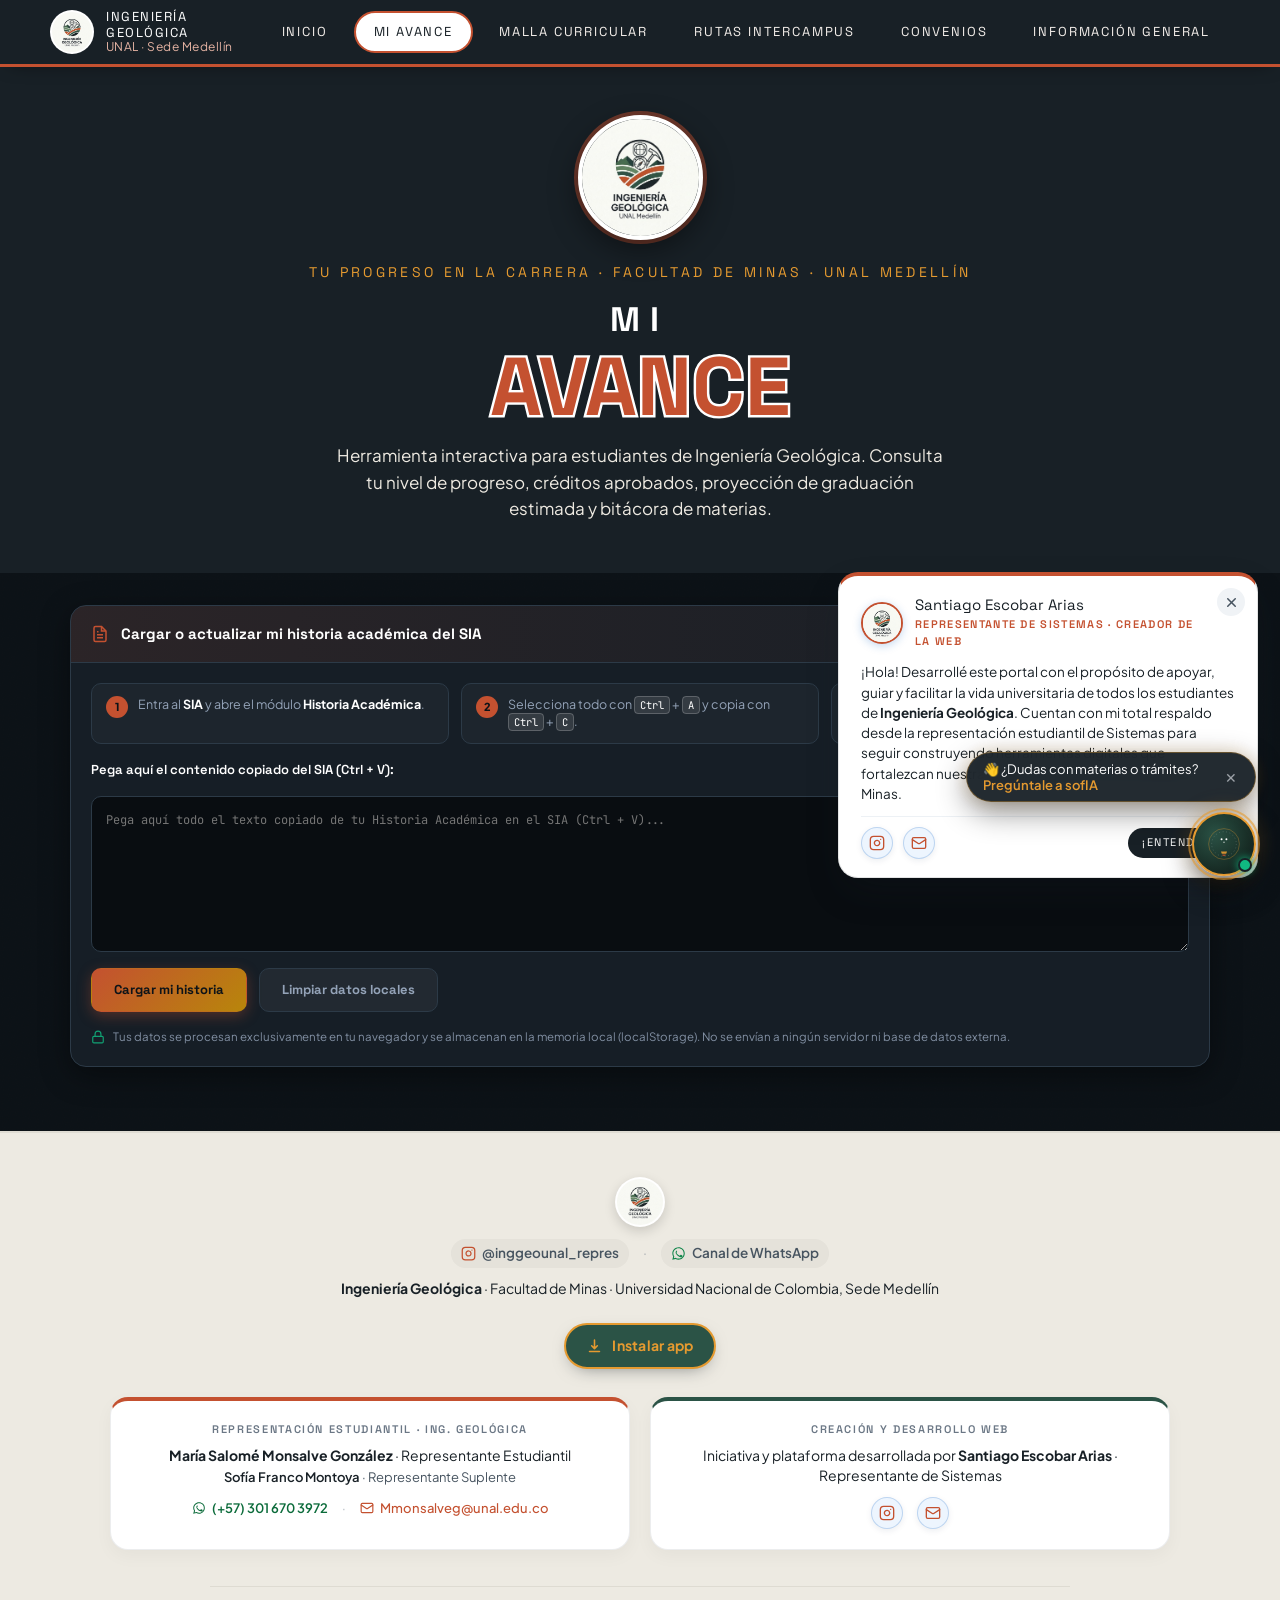
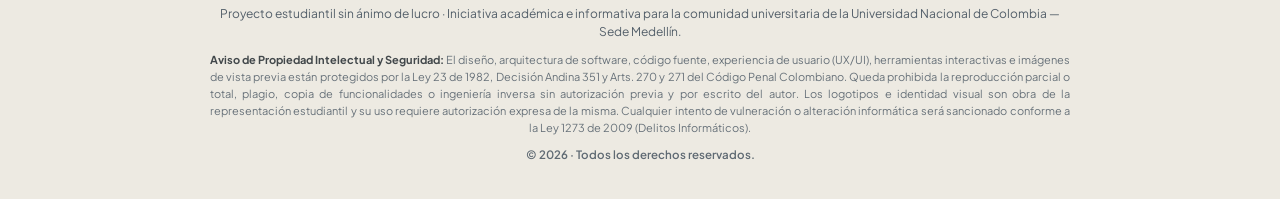
==== commit 04fd6eb2: "boton de instalar" ====
--- a/avance.html
+++ b/avance.html
@@ -11,6 +11,11 @@
   <title>Mi Avance · Ingeniería Geológica UNAL Medellín</title>
   <meta name="description" content="Consulta tu nivel en la carrera de Ingeniería Geológica, tu proyección de graduación, créditos aprobados y materias cursadas a partir de tu historia académica del SIA.">
   <link rel="icon" type="image/jpeg" href="img/logo-geologia.jpg">
+  <link rel="manifest" href="manifest.webmanifest">
+  <meta name="theme-color" content="#2B5346">
+  <link rel="apple-touch-icon" href="img/app/apple-touch-icon.png">
+  <meta name="apple-mobile-web-app-capable" content="yes">
+  <meta name="apple-mobile-web-app-title" content="Geológica UNAL">
   <link rel="preconnect" href="https://fonts.googleapis.com">
   <link rel="preconnect" href="https://fonts.gstatic.com" crossorigin>
   <link rel="stylesheet" href="https://fonts.googleapis.com/css2?family=Space+Grotesk:wght@500;600;700&family=Plus+Jakarta+Sans:ital,wght@0,400;0,500;0,600;0,700;0,800;1,400;1,600&family=JetBrains+Mono:wght@500;700&display=swap">
@@ -82,6 +87,7 @@
 
   <!-- SCRIPTS -->
   <script src="js/comun.js"></script>
+  <script src="js/instalar.js"></script>
   <script src="js/avance-lector.js"></script>
   <script src="js/avance.js"></script>
 </body>
--- a/css/base.css
+++ b/css/base.css
@@ -1161,3 +1161,36 @@
   margin: 0;
   opacity: 0.85;
 }
+
+/* =========================================================
+   Botón "Instalar app" y su ayuda
+   ========================================================= */
+.instalar-fila { display: flex; justify-content: center; margin-top: 14px; }
+.instalar-fila--portada { justify-content: center; margin: 20px 0 4px; }
+.instalar-btn {
+  display: inline-flex; align-items: center; gap: 9px;
+  padding: 10px 20px; border: 2px solid var(--accent-cta); border-radius: 999px;
+  background: var(--brand-mineral); color: var(--accent-cta);
+  font-family: var(--letra-texto); font-size: 14px; font-weight: 700; letter-spacing: .02em;
+  cursor: pointer; transition: background .15s, color .15s, transform .15s, box-shadow .15s;
+  box-shadow: 0 6px 18px -8px rgba(24, 32, 38, .55);
+}
+.instalar-btn svg { width: 17px; height: 17px; flex: none; }
+.instalar-btn:hover, .instalar-btn:focus-visible { background: var(--accent-cta); color: var(--text-primary); transform: translateY(-1px); }
+.instalar-btn:focus-visible { outline: 3px solid var(--brand-mineral); outline-offset: 3px; }
+
+.instalar-dialogo {
+  width: min(92vw, 420px); padding: 22px 24px; border: 2px solid var(--accent-cta); border-radius: 14px;
+  background: var(--text-primary); color: #eef1ee;
+  box-shadow: 0 30px 80px -20px rgba(0, 0, 0, .7);
+}
+.instalar-dialogo::backdrop { background: rgba(24, 32, 38, .75); backdrop-filter: blur(3px); }
+.instalar-dialogo__etiqueta { margin: 0 0 6px; font-size: 12px; font-weight: 600; letter-spacing: .1em; text-transform: uppercase; color: var(--accent-cta); }
+.instalar-dialogo__titulo { margin: 0 0 12px; font-family: var(--letra-universidad); font-size: 22px; color: #fff; }
+.instalar-dialogo__pasos { margin: 0 0 16px; padding-left: 22px; display: grid; gap: 8px; font-size: 15px; line-height: 1.5; }
+.instalar-dialogo__pasos b { color: #fff; }
+.instalar-dialogo__cerrar {
+  width: 100%; padding: 11px; border: 2px solid var(--accent-cta); border-radius: 999px; background: transparent;
+  color: var(--accent-cta); font-family: var(--letra-texto); font-size: 14px; font-weight: 700; cursor: pointer;
+}
+.instalar-dialogo__cerrar:hover, .instalar-dialogo__cerrar:focus-visible { background: var(--accent-cta); color: var(--text-primary); }
